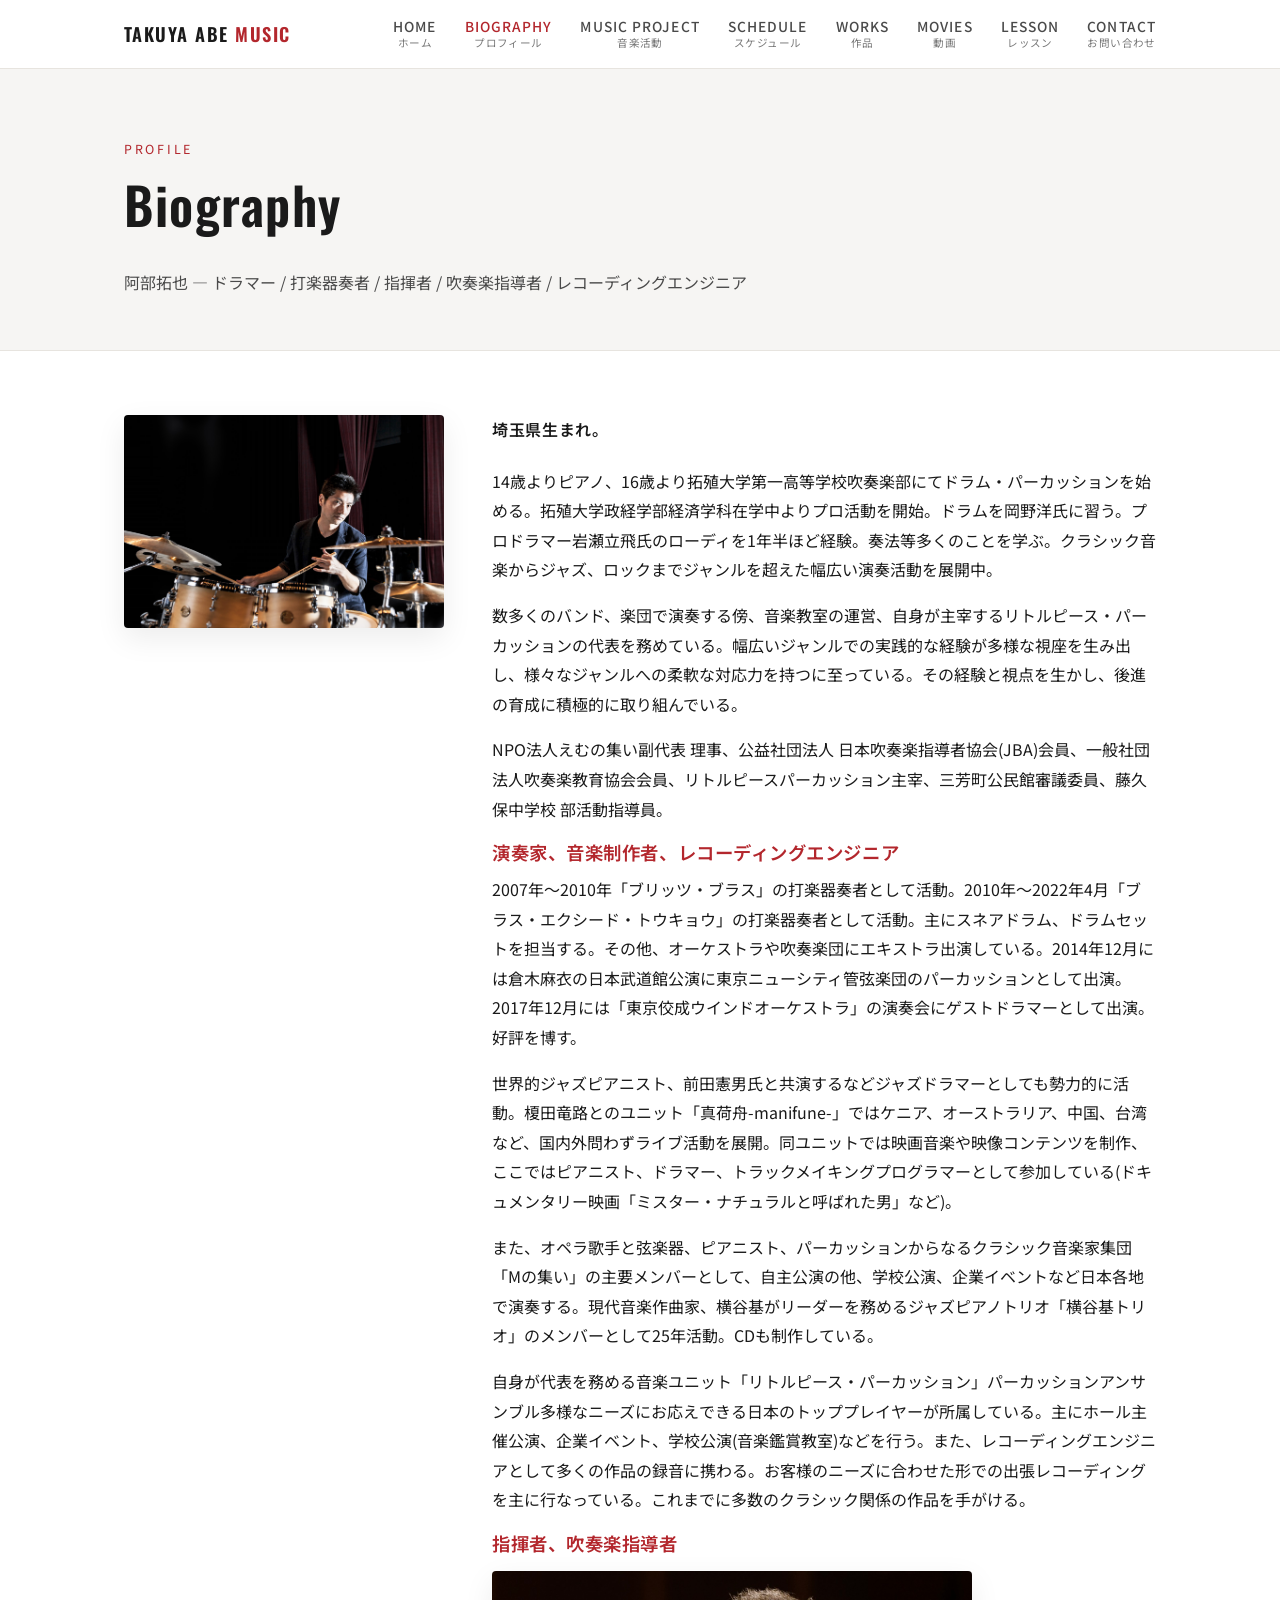
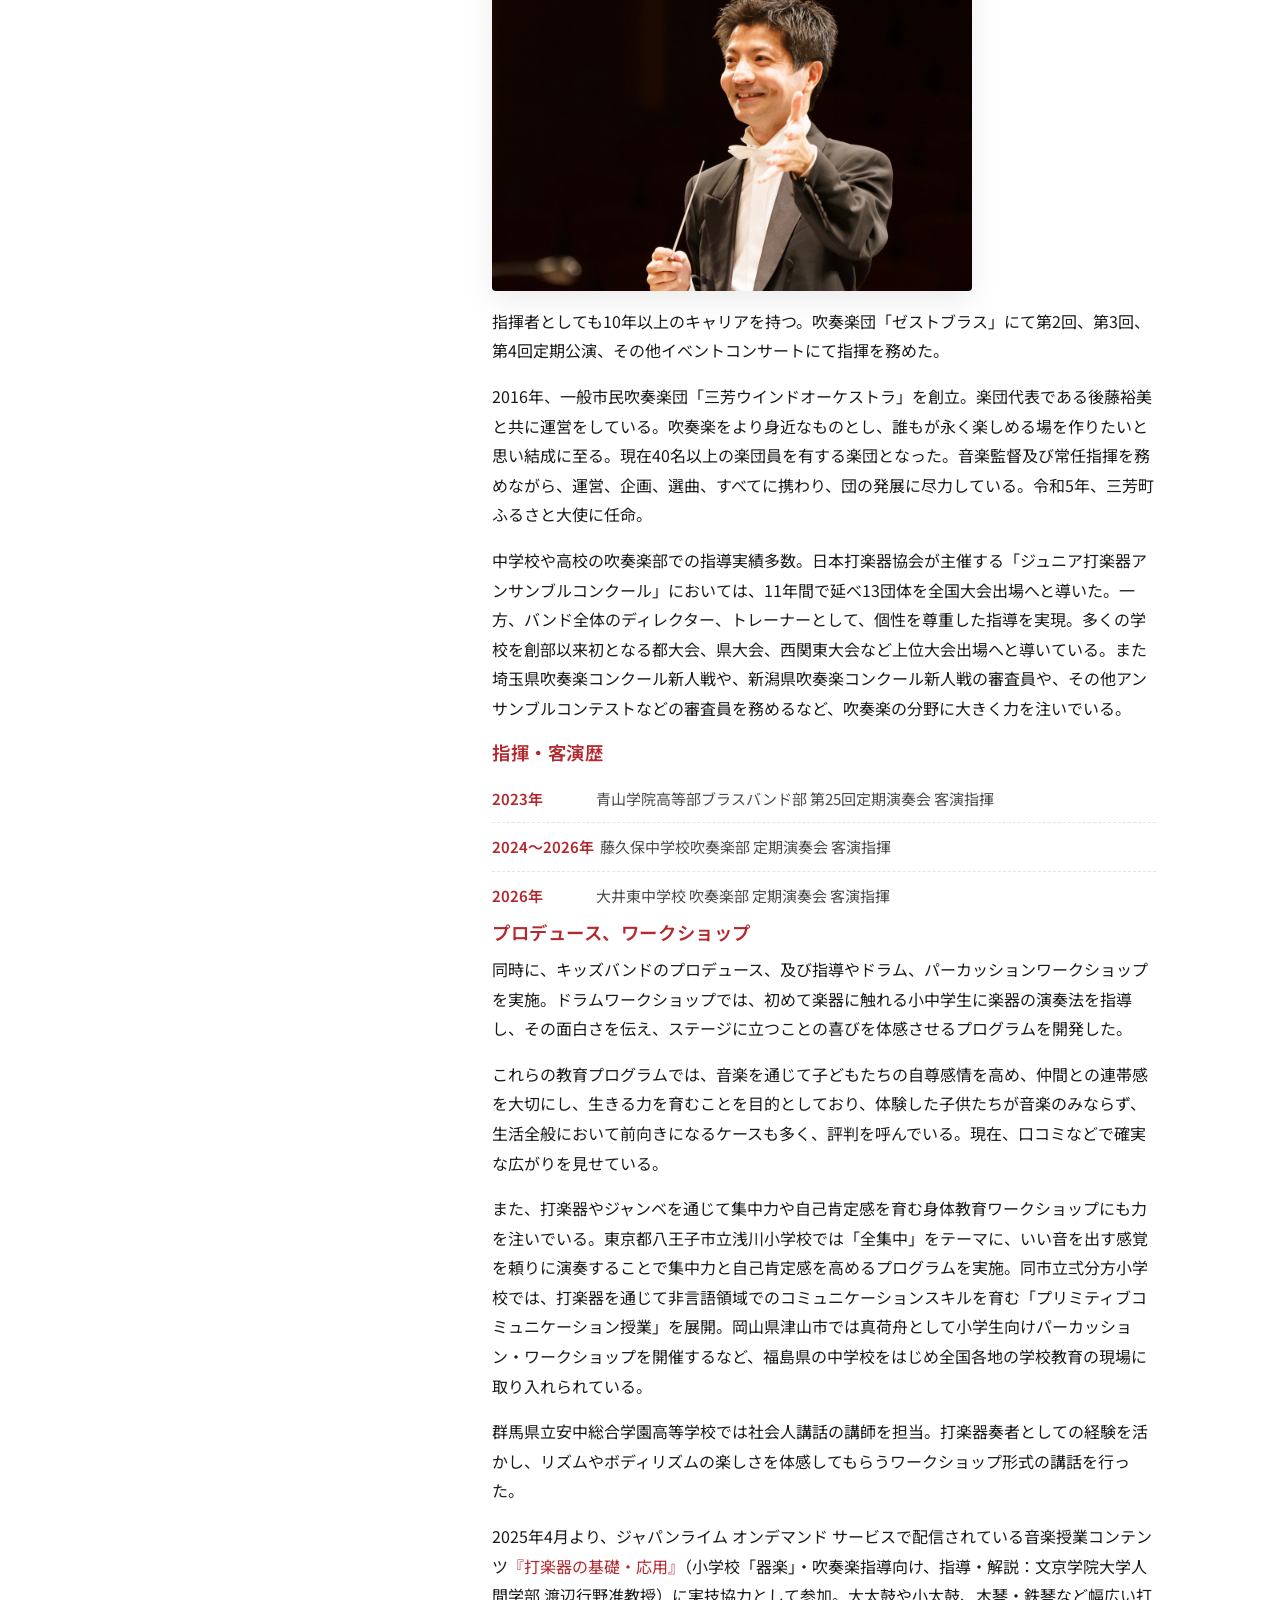
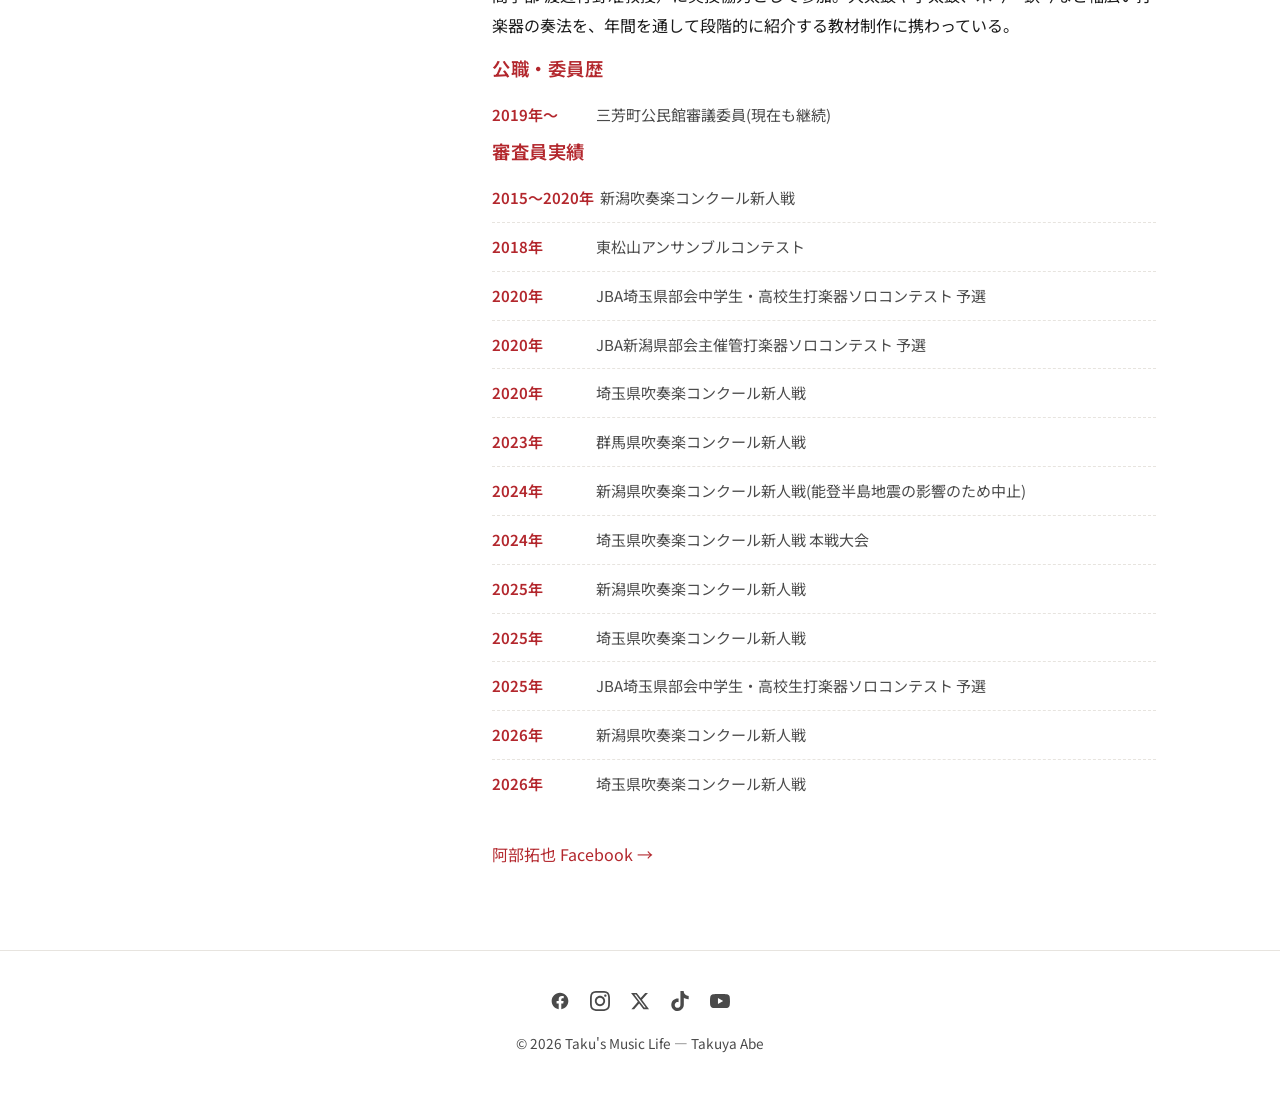
==== biography.html @ 5c99bbcf "Fix title: 部活動指導員 Co-Authored-By: Claude Sonnet 5.5 <noreply@anthropic.com>" ====
<!DOCTYPE html>
<html lang="ja">
<head>
<meta charset="UTF-8">
<meta name="viewport" content="width=device-width, initial-scale=1.0">
<title>Biography | Taku's Music Life</title>
<link rel="preconnect" href="https://fonts.googleapis.com">
<link rel="preconnect" href="https://fonts.gstatic.com" crossorigin>
<link href="https://fonts.googleapis.com/css2?family=Noto+Sans+JP:wght@400;500;600;700&family=Oswald:wght@500;600&display=swap" rel="stylesheet">
<link rel="stylesheet" href="styles.css">
</head>
<body>

<header class="site-header">
  <div class="container">
    <a href="index.html" class="brand">TAKUYA ABE <span>MUSIC</span></a>
    <button class="nav-toggle" aria-label="メニュー"><span></span></button>
    <nav class="main-nav">
      <ul>
        <li><a href="index.html"><span class="en">HOME</span><span class="ja">ホーム</span></a></li>
        <li><a href="biography.html" class="active"><span class="en">BIOGRAPHY</span><span class="ja">プロフィール</span></a></li>
        <li><a href="music.html"><span class="en">MUSIC PROJECT</span><span class="ja">音楽活動</span></a></li>
        <li><a href="schedule.html"><span class="en">SCHEDULE</span><span class="ja">スケジュール</span></a></li>
        <li><a href="works.html"><span class="en">WORKS</span><span class="ja">作品</span></a></li>
        <li><a href="movies.html"><span class="en">MOVIES</span><span class="ja">動画</span></a></li>
        <li><a href="lesson.html"><span class="en">LESSON</span><span class="ja">レッスン</span></a></li>
        <li><a href="contact.html"><span class="en">CONTACT</span><span class="ja">お問い合わせ</span></a></li>
      </ul>
    </nav>
  </div>
</header>

<div class="page-hero">
  <div class="container">
    <span class="eyebrow">Profile</span>
    <h1>Biography</h1>
    <p class="lead">阿部拓也 — ドラマー / 打楽器奏者 / 指揮者 / 吹奏楽指導者 / レコーディングエンジニア</p>
  </div>
</div>

<section>
  <div class="container bio-layout">
    <img src="images/biography.jpg" alt="阿部拓也">
    <div>
      <p class="bio-titles">埼玉県生まれ。</p>
      <p>14歳よりピアノ、16歳より拓殖大学第一高等学校吹奏楽部にてドラム・パーカッションを始める。拓殖大学政経学部経済学科在学中よりプロ活動を開始。ドラムを岡野洋氏に習う。プロドラマー岩瀬立飛氏のローディを1年半ほど経験。奏法等多くのことを学ぶ。クラシック音楽からジャズ、ロックまでジャンルを超えた幅広い演奏活動を展開中。</p>
      <p>数多くのバンド、楽団で演奏する傍、音楽教室の運営、自身が主宰するリトルピース・パーカッションの代表を務めている。幅広いジャンルでの実践的な経験が多様な視座を生み出し、様々なジャンルへの柔軟な対応力を持つに至っている。その経験と視点を生かし、後進の育成に積極的に取り組んでいる。</p>
      <p>NPO法人えむの集い副代表 理事、公益社団法人 日本吹奏楽指導者協会(JBA)会員、一般社団法人吹奏楽教育協会会員、リトルピースパーカッション主宰、三芳町公民館審議委員、藤久保中学校 部活動指導員。</p>

      <div class="bio-block">
        <h3>演奏家、音楽制作者、レコーディングエンジニア</h3>
        <p>2007年〜2010年「ブリッツ・ブラス」の打楽器奏者として活動。2010年〜2022年4月「ブラス・エクシード・トウキョウ」の打楽器奏者として活動。主にスネアドラム、ドラムセットを担当する。その他、オーケストラや吹奏楽団にエキストラ出演している。2014年12月には倉木麻衣の日本武道館公演に東京ニューシティ管弦楽団のパーカッションとして出演。2017年12月には「東京佼成ウインドオーケストラ」の演奏会にゲストドラマーとして出演。好評を博す。</p>
        <p>世界的ジャズピアニスト、前田憲男氏と共演するなどジャズドラマーとしても勢力的に活動。榎田竜路とのユニット「真荷舟-manifune-」ではケニア、オーストラリア、中国、台湾など、国内外問わずライブ活動を展開。同ユニットでは映画音楽や映像コンテンツを制作、ここではピアニスト、ドラマー、トラックメイキングプログラマーとして参加している(ドキュメンタリー映画「ミスター・ナチュラルと呼ばれた男」など)。</p>
        <p>また、オペラ歌手と弦楽器、ピアニスト、パーカッションからなるクラシック音楽家集団「Mの集い」の主要メンバーとして、自主公演の他、学校公演、企業イベントなど日本各地で演奏する。現代音楽作曲家、横谷基がリーダーを務めるジャズピアノトリオ「横谷基トリオ」のメンバーとして25年活動。CDも制作している。</p>
        <p>自身が代表を務める音楽ユニット「リトルピース・パーカッション」パーカッションアンサンブル多様なニーズにお応えできる日本のトッププレイヤーが所属している。主にホール主催公演、企業イベント、学校公演(音楽鑑賞教室)などを行う。また、レコーディングエンジニアとして多くの作品の録音に携わる。お客様のニーズに合わせた形での出張レコーディングを主に行なっている。これまでに多数のクラシック関係の作品を手がける。</p>
      </div>

      <div class="bio-block">
        <h3>指揮者、吹奏楽指導者</h3>
        <img class="project-photo" src="images/biography-conducting.jpg" alt="指揮をする阿部拓也">
        <p>指揮者としても10年以上のキャリアを持つ。吹奏楽団「ゼストブラス」にて第2回、第3回、第4回定期公演、その他イベントコンサートにて指揮を務めた。</p>
        <p>2016年、一般市民吹奏楽団「三芳ウインドオーケストラ」を創立。楽団代表である後藤裕美と共に運営をしている。吹奏楽をより身近なものとし、誰もが永く楽しめる場を作りたいと思い結成に至る。現在40名以上の楽団員を有する楽団となった。音楽監督及び常任指揮を務めながら、運営、企画、選曲、すべてに携わり、団の発展に尽力している。令和5年、三芳町ふるさと大使に任命。</p>
        <p>中学校や高校の吹奏楽部での指導実績多数。日本打楽器協会が主催する「ジュニア打楽器アンサンブルコンクール」においては、11年間で延べ13団体を全国大会出場へと導いた。一方、バンド全体のディレクター、トレーナーとして、個性を尊重した指導を実現。多くの学校を創部以来初となる都大会、県大会、西関東大会など上位大会出場へと導いている。また埼玉県吹奏楽コンクール新人戦や、新潟県吹奏楽コンクール新人戦の審査員や、その他アンサンブルコンテストなどの審査員を務めるなど、吹奏楽の分野に大きく力を注いでいる。</p>
      </div>

      <div class="bio-block">
        <h3>指揮・客演歴</h3>
        <ul class="judge-list">
          <li><span class="yr">2023年</span>青山学院高等部ブラスバンド部 第25回定期演奏会 客演指揮</li>
          <li><span class="yr">2024〜2026年</span>藤久保中学校吹奏楽部 定期演奏会 客演指揮</li>
          <li><span class="yr">2026年</span>大井東中学校 吹奏楽部 定期演奏会 客演指揮</li>
        </ul>
      </div>

      <div class="bio-block">
        <h3>プロデュース、ワークショップ</h3>
        <p>同時に、キッズバンドのプロデュース、及び指導やドラム、パーカッションワークショップを実施。ドラムワークショップでは、初めて楽器に触れる小中学生に楽器の演奏法を指導し、その面白さを伝え、ステージに立つことの喜びを体感させるプログラムを開発した。</p>
        <p>これらの教育プログラムでは、音楽を通じて子どもたちの自尊感情を高め、仲間との連帯感を大切にし、生きる力を育むことを目的としており、体験した子供たちが音楽のみならず、生活全般において前向きになるケースも多く、評判を呼んでいる。現在、口コミなどで確実な広がりを見せている。</p>
        <p>また、打楽器やジャンベを通じて集中力や自己肯定感を育む身体教育ワークショップにも力を注いでいる。東京都八王子市立浅川小学校では「全集中」をテーマに、いい音を出す感覚を頼りに演奏することで集中力と自己肯定感を高めるプログラムを実施。同市立弍分方小学校では、打楽器を通じて非言語領域でのコミュニケーションスキルを育む「プリミティブコミュニケーション授業」を展開。岡山県津山市では真荷舟として小学生向けパーカッション・ワークショップを開催するなど、福島県の中学校をはじめ全国各地の学校教育の現場に取り入れられている。</p>
        <p>群馬県立安中総合学園高等学校では社会人講話の講師を担当。打楽器奏者としての経験を活かし、リズムやボディリズムの楽しさを体感してもらうワークショップ形式の講話を行った。</p>
        <p>2025年4月より、ジャパンライム オンデマンド サービスで配信されている音楽授業コンテンツ<a href="https://jlc-ondemand.com/video/X338" target="_blank" rel="noopener">『打楽器の基礎・応用』</a>（小学校「器楽」・吹奏楽指導向け、指導・解説：文京学院大学人間学部 渡辺行野准教授）に実技協力として参加。大太鼓や小太鼓、木琴・鉄琴など幅広い打楽器の奏法を、年間を通して段階的に紹介する教材制作に携わっている。</p>
      </div>

      <div class="bio-block">
        <h3>公職・委員歴</h3>
        <ul class="judge-list">
          <li><span class="yr">2019年〜</span>三芳町公民館審議委員(現在も継続)</li>
        </ul>
      </div>

      <div class="bio-block">
        <h3>審査員実績</h3>
        <ul class="judge-list">
          <li><span class="yr">2015〜2020年</span>新潟吹奏楽コンクール新人戦</li>
          <li><span class="yr">2018年</span>東松山アンサンブルコンテスト</li>
          <li><span class="yr">2020年</span>JBA埼玉県部会中学生・高校生打楽器ソロコンテスト 予選</li>
          <li><span class="yr">2020年</span>JBA新潟県部会主催管打楽器ソロコンテスト 予選</li>
          <li><span class="yr">2020年</span>埼玉県吹奏楽コンクール新人戦</li>
          <li><span class="yr">2023年</span>群馬県吹奏楽コンクール新人戦</li>
          <li><span class="yr">2024年</span>新潟県吹奏楽コンクール新人戦(能登半島地震の影響のため中止)</li>
          <li><span class="yr">2024年</span>埼玉県吹奏楽コンクール新人戦 本戦大会</li>
          <li><span class="yr">2025年</span>新潟県吹奏楽コンクール新人戦</li>
          <li><span class="yr">2025年</span>埼玉県吹奏楽コンクール新人戦</li>
          <li><span class="yr">2025年</span>JBA埼玉県部会中学生・高校生打楽器ソロコンテスト 予選</li>
          <li><span class="yr">2026年</span>新潟県吹奏楽コンクール新人戦</li>
          <li><span class="yr">2026年</span>埼玉県吹奏楽コンクール新人戦</li>
        </ul>
      </div>

      <p style="margin-top:32px;"><a href="https://www.facebook.com/takudrum" target="_blank" rel="noopener">阿部拓也 Facebook →</a></p>
    </div>
  </div>
</section>

<footer class="site-footer">
  <div class="container">
    <div class="social-links">
      <a href="https://www.facebook.com/takudrum" target="_blank" rel="noopener" aria-label="Facebook"><svg viewBox="0 0 24 24"><path d="M22 12c0-5.523-4.477-10-10-10S2 6.477 2 12c0 4.991 3.657 9.128 8.438 9.878v-6.987h-2.54V12h2.54V9.797c0-2.506 1.492-3.89 3.777-3.89 1.094 0 2.238.195 2.238.195v2.46h-1.26c-1.243 0-1.63.771-1.63 1.562V12h2.773l-.443 2.89h-2.33v6.988C18.343 21.128 22 16.991 22 12z"/></svg></a>
      <a href="https://www.instagram.com/takuya_drum/" target="_blank" rel="noopener" aria-label="Instagram"><svg viewBox="0 0 24 24"><path d="M12 2.163c3.204 0 3.584.012 4.85.07 3.252.148 4.771 1.691 4.919 4.919.058 1.265.069 1.645.069 4.849 0 3.205-.012 3.584-.069 4.849-.149 3.225-1.664 4.771-4.919 4.919-1.266.058-1.644.07-4.85.07-3.204 0-3.584-.012-4.849-.07-3.26-.149-4.771-1.699-4.919-4.92-.058-1.265-.07-1.644-.07-4.849 0-3.204.013-3.583.07-4.849.149-3.227 1.664-4.771 4.919-4.919 1.266-.057 1.645-.069 4.849-.069zm0-2.163c-3.259 0-3.667.014-4.947.072-4.358.2-6.78 2.618-6.98 6.98-.059 1.281-.073 1.689-.073 4.948 0 3.259.014 3.668.072 4.948.2 4.358 2.618 6.78 6.98 6.98 1.281.058 1.689.072 4.948.072 3.259 0 3.668-.014 4.948-.072 4.354-.2 6.782-2.618 6.979-6.98.059-1.28.073-1.689.073-4.948 0-3.259-.014-3.667-.072-4.947-.196-4.354-2.617-6.78-6.979-6.98-1.281-.059-1.69-.073-4.949-.073zm0 5.838c-3.403 0-6.162 2.759-6.162 6.162s2.759 6.163 6.162 6.163 6.162-2.759 6.162-6.163c0-3.403-2.759-6.162-6.162-6.162zm0 10.162c-2.209 0-4-1.79-4-4 0-2.209 1.791-4 4-4s4 1.791 4 4c0 2.21-1.791 4-4 4zm6.406-11.845c-.796 0-1.441.645-1.441 1.44s.645 1.44 1.441 1.44c.795 0 1.439-.645 1.439-1.44s-.644-1.44-1.439-1.44z"/></svg></a>
      <a href="https://x.com/takuabe" target="_blank" rel="noopener" aria-label="X"><svg viewBox="0 0 24 24"><path d="M18.244 2.25h3.308l-7.227 8.26 8.502 11.24H16.17l-5.214-6.817L4.99 21.75H1.68l7.73-8.835L1.254 2.25H8.08l4.713 6.231zm-1.161 17.52h1.833L7.084 4.126H5.117z"/></svg></a>
      <a href="https://www.tiktok.com/@groovetakuya" target="_blank" rel="noopener" aria-label="TikTok"><svg viewBox="0 0 24 24"><path d="M12.53.02C13.84 0 15.14.01 16.44 0c.08 1.53.63 3.09 1.75 4.17 1.12 1.11 2.7 1.62 4.24 1.79v4.03c-1.44-.05-2.89-.35-4.2-.97-.57-.26-1.1-.59-1.62-.93-.01 2.92.01 5.84-.02 8.75-.08 1.4-.54 2.79-1.35 3.94-1.31 1.92-3.58 3.17-5.91 3.21-1.43.08-2.86-.31-4.08-1.03-2.02-1.19-3.44-3.37-3.65-5.71-.02-.5-.03-1-.01-1.49.18-1.9 1.12-3.72 2.58-4.96 1.66-1.44 3.98-2.13 6.15-1.72.02 1.48-.04 2.96-.04 4.44-.99-.32-2.15-.23-3.02.37-.63.41-1.11 1.04-1.36 1.75-.21.51-.15 1.07-.14 1.61.24 1.64 1.82 3.02 3.5 2.87 1.12-.01 2.19-.66 2.77-1.61.19-.33.4-.67.41-1.06.1-1.79.06-3.57.07-5.36.01-4.03-.01-8.05.02-12.07z"/></svg></a>
      <a href="https://www.youtube.com/channel/UCaAoge0_k50thU6CdG_tezA" target="_blank" rel="noopener" aria-label="YouTube"><svg viewBox="0 0 24 24"><path d="M23.498 6.186a3.016 3.016 0 0 0-2.122-2.136C19.505 3.545 12 3.545 12 3.545s-7.505 0-9.377.505A3.017 3.017 0 0 0 .502 6.186C0 8.07 0 12 0 12s0 3.93.502 5.814a3.016 3.016 0 0 0 2.122 2.136c1.871.505 9.376.505 9.376.505s7.505 0 9.377-.505a3.015 3.015 0 0 0 2.122-2.136C24 15.93 24 12 24 12s0-3.93-.502-5.814zM9.545 15.568V8.432L15.818 12l-6.273 3.568z"/></svg></a>
    </div>
    <p>&copy; 2026 Taku's Music Life — Takuya Abe</p>
  </div>
</footer>

<script src="script.js"></script>
</body>
</html>
---- styles.css ----
/* ===== Taku's Music Life — shared styles ===== */

:root {
  --accent: #b3272d;
  --accent-dark: #8a1f24;
  --ink: #1a1a1a;
  --ink-soft: #4a4a4a;
  --paper: #ffffff;
  --paper-soft: #f6f5f3;
  --line: #e7e4df;
  --max-width: 1080px;
  --radius: 4px;
  --shadow: 0 10px 30px rgba(0, 0, 0, 0.08);
}

* {
  box-sizing: border-box;
}

html {
  scroll-behavior: smooth;
}

body {
  margin: 0;
  background: var(--paper);
  color: var(--ink);
  font-family: "Noto Sans JP", "Hiragino Sans", "Yu Gothic", sans-serif;
  line-height: 1.85;
  -webkit-font-smoothing: antialiased;
}

img {
  max-width: 100%;
  display: block;
}

a {
  color: var(--accent);
  text-decoration: none;
}

a:hover {
  text-decoration: underline;
}

h1, h2, h3 {
  font-family: "Oswald", "Noto Sans JP", sans-serif;
  font-weight: 600;
  letter-spacing: 0.03em;
  line-height: 1.3;
  margin: 0 0 0.6em;
}

h1 { font-size: clamp(2rem, 5vw, 3.2rem); }
h2 { font-size: clamp(1.5rem, 3.4vw, 2.1rem); }
h3 { font-size: 1.15rem; }

p { margin: 0 0 1em; }

.container {
  max-width: var(--max-width);
  margin: 0 auto;
  padding: 0 24px;
}

/* ---------- Header / Nav ---------- */

.site-header {
  position: sticky;
  top: 0;
  z-index: 50;
  background: rgba(255, 255, 255, 0.94);
  backdrop-filter: blur(6px);
  border-bottom: 1px solid var(--line);
}

.site-header .container {
  display: flex;
  align-items: center;
  justify-content: space-between;
  min-height: 68px;
  padding-top: 10px;
  padding-bottom: 10px;
}

.brand {
  font-family: "Oswald", sans-serif;
  font-size: 1.15rem;
  letter-spacing: 0.08em;
  color: var(--ink);
  font-weight: 600;
}

.brand span {
  color: var(--accent);
}

.nav-toggle {
  display: none;
  background: none;
  border: none;
  cursor: pointer;
  padding: 8px;
}

.nav-toggle span,
.nav-toggle::before,
.nav-toggle::after {
  content: "";
  display: block;
  width: 24px;
  height: 2px;
  background: var(--ink);
  margin: 5px 0;
  transition: transform 0.2s ease, opacity 0.2s ease;
}

nav.main-nav ul {
  display: flex;
  gap: 28px;
  list-style: none;
  margin: 0;
  padding: 0;
}

nav.main-nav a {
  display: flex;
  flex-direction: column;
  align-items: center;
  gap: 2px;
  color: var(--ink-soft);
  font-size: 0.86rem;
  letter-spacing: 0.08em;
  font-weight: 500;
  text-decoration: none;
  text-transform: uppercase;
  line-height: 1.2;
}

nav.main-nav a .ja {
  font-size: 0.66rem;
  letter-spacing: 0.04em;
  font-weight: 400;
  text-transform: none;
  color: var(--ink-soft);
  opacity: 0.75;
}

nav.main-nav a:hover,
nav.main-nav a.active {
  color: var(--accent);
}

@media (max-width: 760px) {
  .nav-toggle { display: block; }
  nav.main-nav {
    position: fixed;
    inset: 68px 0 auto 0;
    background: var(--paper);
    border-bottom: 1px solid var(--line);
    transform: translateY(-8px);
    opacity: 0;
    pointer-events: none;
    transition: opacity 0.2s ease, transform 0.2s ease;
  }
  nav.main-nav.open {
    opacity: 1;
    transform: translateY(0);
    pointer-events: auto;
  }
  nav.main-nav ul {
    flex-direction: column;
    gap: 0;
    padding: 8px 24px 20px;
  }
  nav.main-nav a {
    flex-direction: row;
    align-items: baseline;
    justify-content: flex-start;
    gap: 10px;
    padding: 12px 0;
    border-bottom: 1px solid var(--line);
  }
}

/* ---------- Hero ---------- */

.hero-split {
  display: flex;
  min-height: 80vh;
  background: var(--ink);
  overflow: hidden;
}

.hero-text {
  flex: 1 1 50%;
  display: flex;
  align-items: center;
  padding: 64px 6vw;
  position: relative;
}

.hero-text::before {
  content: "";
  position: absolute;
  left: 0;
  top: 0;
  bottom: 0;
  width: 6px;
  background: var(--accent);
}

.hero-text-inner {
  max-width: 440px;
}

.hero-text .eyebrow {
  display: inline-block;
  font-size: 0.78rem;
  letter-spacing: 0.22em;
  text-transform: uppercase;
  color: var(--accent);
  background: rgba(179, 39, 45, 0.12);
  padding: 6px 14px;
  border-radius: 999px;
  margin-bottom: 20px;
}

.hero-text h1 {
  color: #fff;
  margin-bottom: 16px;
}

.hero-text p.lead {
  color: #cfcfcf;
  font-size: 1.05rem;
  margin-bottom: 28px;
}

.hero-photo {
  flex: 1 1 50%;
  position: relative;
  overflow: hidden;
}

.hero-photo::after {
  content: "";
  position: absolute;
  inset: 0;
  background: linear-gradient(90deg, rgba(17,17,17,0.35) 0%, rgba(17,17,17,0) 18%);
}

.hero-photo img {
  width: 100%;
  height: 100%;
  object-fit: cover;
  object-position: top center;
  display: block;
}

@media (max-width: 860px) {
  .hero-split {
    flex-direction: column;
    min-height: auto;
  }
  .hero-photo {
    height: 52vh;
    order: -1;
  }
  .hero-text {
    padding: 40px 24px;
  }
  .hero-text::before {
    width: 100%;
    height: 6px;
    bottom: auto;
  }
}

.page-hero {
  padding: 64px 0 36px;
  border-bottom: 1px solid var(--line);
  background: var(--paper-soft);
}

.page-hero .eyebrow {
  display: inline-block;
  font-size: 0.78rem;
  letter-spacing: 0.22em;
  text-transform: uppercase;
  color: var(--accent);
  margin-bottom: 10px;
}

.page-hero p.lead {
  color: var(--ink-soft);
  max-width: 46em;
}

/* ---------- Sections ---------- */

section {
  padding: 64px 0;
}

section.alt {
  background: var(--paper-soft);
}

section + section {
  border-top: 1px solid var(--line);
}

.section-title {
  display: flex;
  align-items: baseline;
  gap: 16px;
  margin-bottom: 36px;
}

.section-title h2 { margin: 0; }

.section-title .num {
  font-family: "Oswald", sans-serif;
  color: var(--accent);
  font-size: 0.9rem;
  letter-spacing: 0.1em;
}

/* ---------- Cards / grids ---------- */

.grid {
  display: grid;
  gap: 28px;
}

.grid-2 { grid-template-columns: repeat(2, 1fr); }
.grid-3 { grid-template-columns: repeat(3, 1fr); }
.grid-4 { grid-template-columns: repeat(4, 1fr); }

@media (max-width: 760px) {
  .grid-2, .grid-3, .grid-4 { grid-template-columns: 1fr; }
}

.card {
  background: var(--paper);
  border: 1px solid var(--line);
  border-radius: var(--radius);
  overflow: hidden;
}

.card img { width: 100%; height: auto; }

.card .card-body { padding: 18px 20px; }

.card .card-body h3 { margin-bottom: 6px; }

.card .card-body .meta {
  font-size: 0.85rem;
  color: var(--accent);
  font-weight: 600;
  margin-bottom: 4px;
}

/* ---------- Buttons ---------- */

.btn {
  display: inline-block;
  padding: 12px 28px;
  border: 1px solid var(--accent);
  color: var(--accent);
  border-radius: 999px;
  font-size: 0.85rem;
  letter-spacing: 0.08em;
  text-transform: uppercase;
  text-decoration: none;
  transition: background 0.15s ease, color 0.15s ease;
}

.btn:hover {
  background: var(--accent);
  color: #fff;
  text-decoration: none;
}

.btn.solid {
  background: var(--accent);
  color: #fff;
}

.btn.solid:hover {
  background: var(--accent-dark);
  border-color: var(--accent-dark);
}

/* ---------- Schedule list ---------- */

.event {
  display: grid;
  grid-template-columns: 200px 1fr;
  gap: 28px;
  padding: 28px 0;
  border-bottom: 1px solid var(--line);
}

.event:first-child { padding-top: 0; }

.event .date {
  font-family: "Oswald", sans-serif;
  color: var(--accent);
  font-size: 2.6rem;
  font-weight: 600;
  line-height: 1.1;
  letter-spacing: 0.02em;
}

.event .date .weekday {
  display: block;
  margin-top: 8px;
  font-size: 0.9rem;
  font-weight: 500;
  color: var(--ink);
  letter-spacing: 0.06em;
  font-family: "Noto Sans JP", sans-serif;
}

.event h3 { margin-bottom: 8px; }

.event .details {
  color: var(--ink-soft);
  font-size: 0.94rem;
}

.event .details div { margin-bottom: 3px; }

.event .flyer {
  margin-top: 14px;
  max-width: 260px;
  border-radius: var(--radius);
  border: 1px solid var(--line);
}

@media (max-width: 620px) {
  .event {
    grid-template-columns: 1fr;
    gap: 8px;
  }
}

/* ---------- Archive list (dense) ---------- */

.archive-year {
  margin-top: 56px;
  display: grid;
  grid-template-columns: repeat(auto-fill, minmax(210px, 1fr));
  gap: 14px;
  align-items: stretch;
}

.archive-year:first-child { margin-top: 0; }

.archive-year h2 {
  grid-column: 1 / -1;
  justify-self: start;
  color: var(--accent);
  border-bottom: 2px solid var(--accent);
  padding-bottom: 4px;
  margin-bottom: 4px;
}

.archive-item {
  display: flex;
  flex-direction: column;
  background: var(--paper);
  border: 1px solid var(--line);
  border-radius: 8px;
  padding: 14px 14px 16px;
  font-size: 0.8rem;
  line-height: 1.6;
  color: var(--ink-soft);
  overflow: hidden;
}

.archive-item .d {
  display: block;
  color: var(--accent);
  font-weight: 700;
  font-size: 0.88rem;
  margin: 0 0 6px;
}

/* ---------- Bio ---------- */

.bio-layout {
  display: grid;
  grid-template-columns: 320px 1fr;
  gap: 48px;
  align-items: start;
}

.bio-layout img {
  border-radius: var(--radius);
  box-shadow: var(--shadow);
}

.bio-titles {
  color: var(--ink);
  font-weight: 600;
  letter-spacing: 0.04em;
  margin-bottom: 22px;
}

@media (max-width: 820px) {
  .bio-layout { grid-template-columns: 1fr; }
}

.bio-block h3 {
  color: var(--accent);
  margin-top: 40px;
}

.bio-block h3:first-child { margin-top: 0; }

.judge-list {
  list-style: none;
  margin: 0;
  padding: 0;
}

.judge-list li {
  padding: 10px 0;
  border-bottom: 1px dashed var(--line);
  font-size: 0.94rem;
  color: var(--ink-soft);
}

.judge-list li:last-child {
  border-bottom: none;
}

.judge-list .yr {
  display: inline-block;
  min-width: 6.5em;
  color: var(--accent);
  font-weight: 600;
  margin-right: 6px;
}

/* ---------- Gallery ---------- */

.gallery-grid {
  display: grid;
  grid-template-columns: repeat(3, 1fr);
  gap: 14px;
}

.gallery-grid img {
  width: 100%;
  height: 260px;
  object-fit: cover;
  border-radius: var(--radius);
}

@media (max-width: 760px) {
  .gallery-grid { grid-template-columns: repeat(2, 1fr); }
  .gallery-grid img { height: 180px; }
}

/* ---------- Movies ---------- */

.video-frame {
  position: relative;
  padding-top: 56.25%;
  border-radius: var(--radius);
  overflow: hidden;
  background: #000;
}

.video-frame iframe {
  position: absolute;
  inset: 0;
  width: 100%;
  height: 100%;
  border: 0;
}

/* ---------- Contact ---------- */

.contact-embed {
  border: 1px solid var(--line);
  border-radius: var(--radius);
  overflow: hidden;
  max-width: 640px;
}

.contact-embed iframe {
  width: 100%;
  height: 900px;
  border: 0;
  display: block;
}

.contact-email {
  margin-top: 32px;
  font-size: 1.1rem;
}

/* ---------- Footer ---------- */

footer.site-footer {
  padding: 40px 0;
  text-align: center;
  color: var(--ink-soft);
  font-size: 0.85rem;
  border-top: 1px solid var(--line);
}

footer.site-footer a { color: var(--ink-soft); }

.social-links {
  display: flex;
  justify-content: center;
  gap: 20px;
  margin-bottom: 20px;
}

.social-links a {
  display: flex;
  align-items: center;
  justify-content: center;
  color: var(--ink-soft);
  transition: color 0.15s ease;
}

.social-links a:hover {
  color: var(--accent);
  text-decoration: none;
}

.social-links svg {
  width: 20px;
  height: 20px;
  fill: currentColor;
}

.archive-item .archive-flyer {
  order: -1;
  display: block;
  width: calc(100% + 28px);
  max-width: none;
  margin: -14px -14px 12px;
  border: 0;
  border-bottom: 1px solid var(--line);
  border-radius: 0;
}

.bio-block .project-photo {
  display: block;
  width: 100%;
  max-width: 480px;
  margin: 16px 0;
  border-radius: var(--radius);
  box-shadow: var(--shadow);
}

/* ---------- Pricing card ---------- */

.pricing-cards {
  display: grid;
  grid-template-columns: repeat(2, 1fr);
  gap: 28px;
  max-width: 800px;
  margin-top: 32px;
}

@media (max-width: 620px) {
  .pricing-cards { grid-template-columns: 1fr; }
}

.pricing-card {
  padding: 32px 28px;
  background: var(--paper);
  border: 1px solid var(--line);
  border-radius: var(--radius);
  box-shadow: var(--shadow);
}

.pricing-name {
  color: var(--accent);
  margin-bottom: 4px;
}

.pricing-desc {
  color: var(--ink-soft);
  font-size: 0.88rem;
  margin-bottom: 20px;
}

.pricing-amount {
  font-family: "Oswald", sans-serif;
  font-size: 2.6rem;
  font-weight: 600;
  color: var(--ink);
  margin-bottom: 24px;
}

.pricing-amount .yen {
  font-size: 1.3rem;
  font-weight: 500;
  margin-right: 4px;
  color: var(--ink-soft);
}

.pricing-list {
  list-style: none;
  margin: 0 0 28px;
  padding: 0;
}

.pricing-list li {
  padding: 12px 0;
  border-bottom: 1px solid var(--line);
  font-size: 0.94rem;
  color: var(--ink-soft);
}

.pricing-list li:last-child {
  border-bottom: none;
}

.pricing-cta {
  display: block;
  width: 100%;
  text-align: center;
  box-sizing: border-box;
}

.photo-gallery {
  display: grid;
  grid-template-columns: repeat(auto-fill, minmax(280px, 1fr));
  gap: 10px;
}

.photo-gallery img {
  width: 100%;
  aspect-ratio: 3 / 2;
  object-fit: cover;
  border-radius: 4px;
  display: block;
}

.archive-credit {
  margin: 6px 0 0;
  font-size: 0.72rem;
  color: var(--ink-soft);
  text-align: right;
}

.archive-more {
  display: inline-block;
  margin-top: 10px;
  font-size: 0.8rem;
}
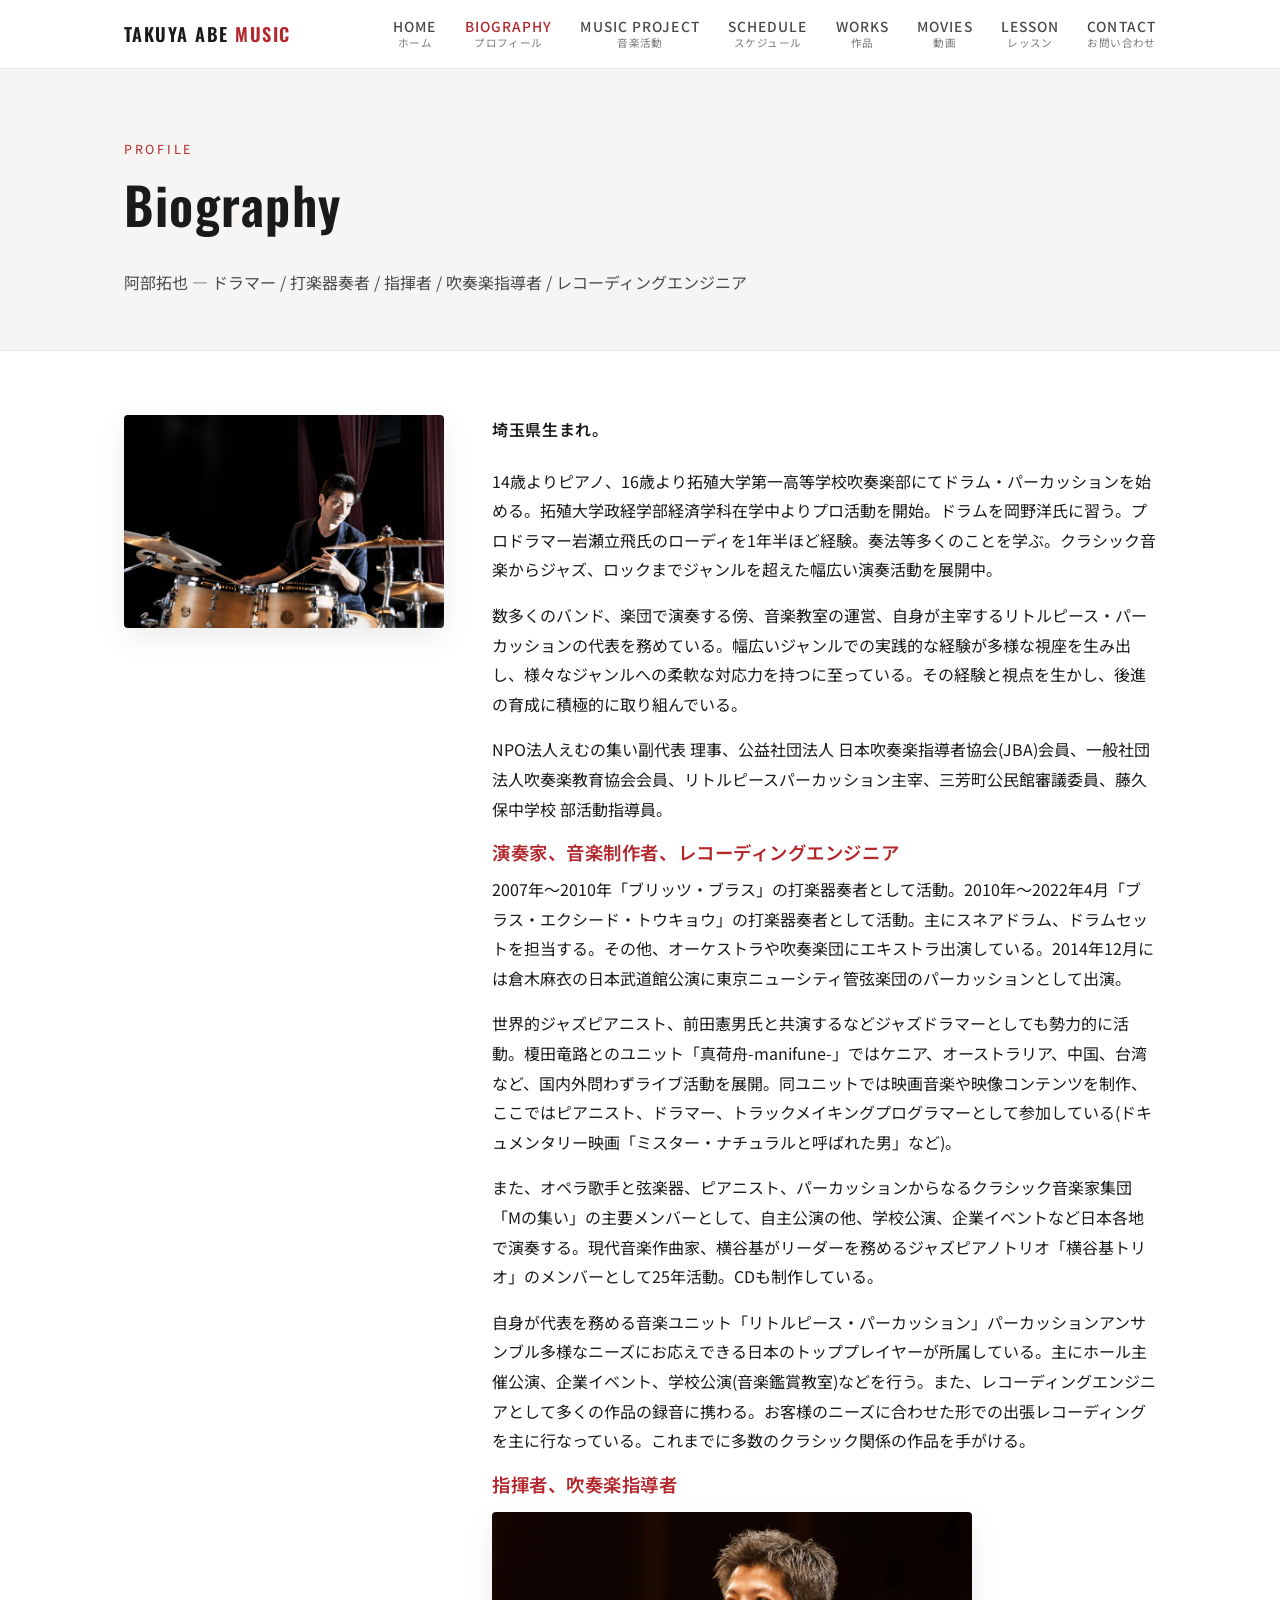
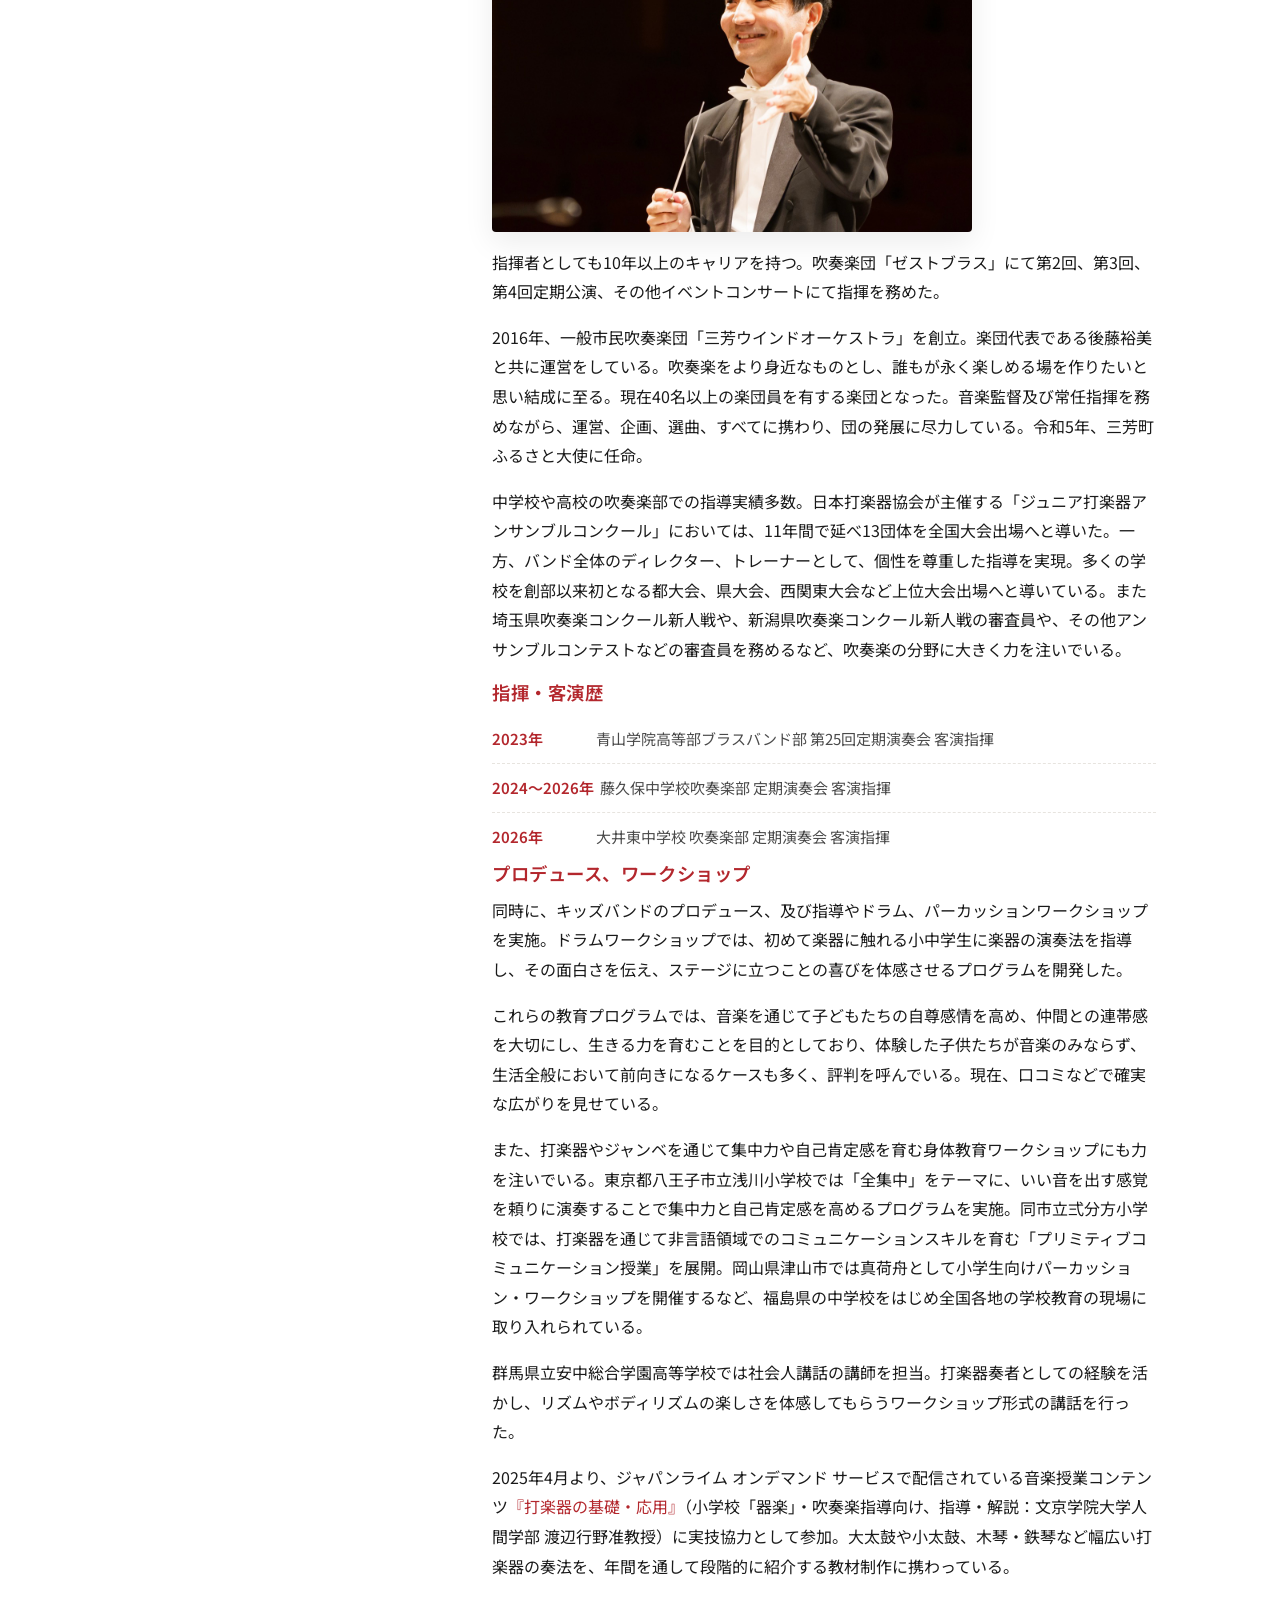
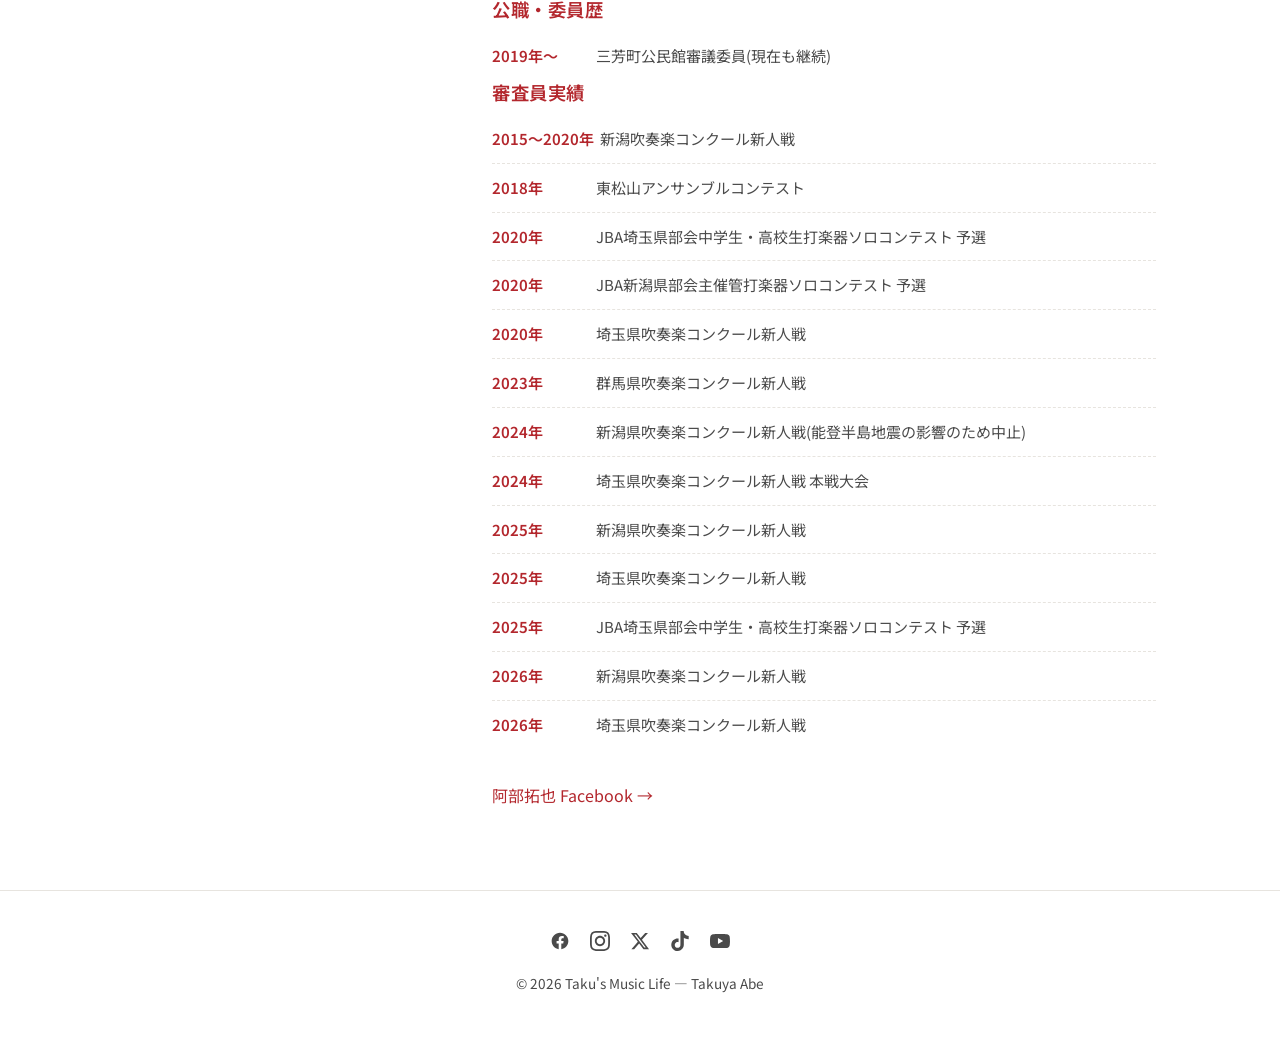
==== commit 8507a12c: "Remove Tokyo Kosei Wind Orchestra guest drummer sentence from biography Co-Authored-By: Claude Sonne" ====
--- a/biography.html
+++ b/biography.html
@@ -49,7 +49,7 @@
 
       <div class="bio-block">
         <h3>演奏家、音楽制作者、レコーディングエンジニア</h3>
-        <p>2007年〜2010年「ブリッツ・ブラス」の打楽器奏者として活動。2010年〜2022年4月「ブラス・エクシード・トウキョウ」の打楽器奏者として活動。主にスネアドラム、ドラムセットを担当する。その他、オーケストラや吹奏楽団にエキストラ出演している。2014年12月には倉木麻衣の日本武道館公演に東京ニューシティ管弦楽団のパーカッションとして出演。2017年12月には「東京佼成ウインドオーケストラ」の演奏会にゲストドラマーとして出演。好評を博す。</p>
+        <p>2007年〜2010年「ブリッツ・ブラス」の打楽器奏者として活動。2010年〜2022年4月「ブラス・エクシード・トウキョウ」の打楽器奏者として活動。主にスネアドラム、ドラムセットを担当する。その他、オーケストラや吹奏楽団にエキストラ出演している。2014年12月には倉木麻衣の日本武道館公演に東京ニューシティ管弦楽団のパーカッションとして出演。</p>
         <p>世界的ジャズピアニスト、前田憲男氏と共演するなどジャズドラマーとしても勢力的に活動。榎田竜路とのユニット「真荷舟-manifune-」ではケニア、オーストラリア、中国、台湾など、国内外問わずライブ活動を展開。同ユニットでは映画音楽や映像コンテンツを制作、ここではピアニスト、ドラマー、トラックメイキングプログラマーとして参加している(ドキュメンタリー映画「ミスター・ナチュラルと呼ばれた男」など)。</p>
         <p>また、オペラ歌手と弦楽器、ピアニスト、パーカッションからなるクラシック音楽家集団「Mの集い」の主要メンバーとして、自主公演の他、学校公演、企業イベントなど日本各地で演奏する。現代音楽作曲家、横谷基がリーダーを務めるジャズピアノトリオ「横谷基トリオ」のメンバーとして25年活動。CDも制作している。</p>
         <p>自身が代表を務める音楽ユニット「リトルピース・パーカッション」パーカッションアンサンブル多様なニーズにお応えできる日本のトッププレイヤーが所属している。主にホール主催公演、企業イベント、学校公演(音楽鑑賞教室)などを行う。また、レコーディングエンジニアとして多くの作品の録音に携わる。お客様のニーズに合わせた形での出張レコーディングを主に行なっている。これまでに多数のクラシック関係の作品を手がける。</p>
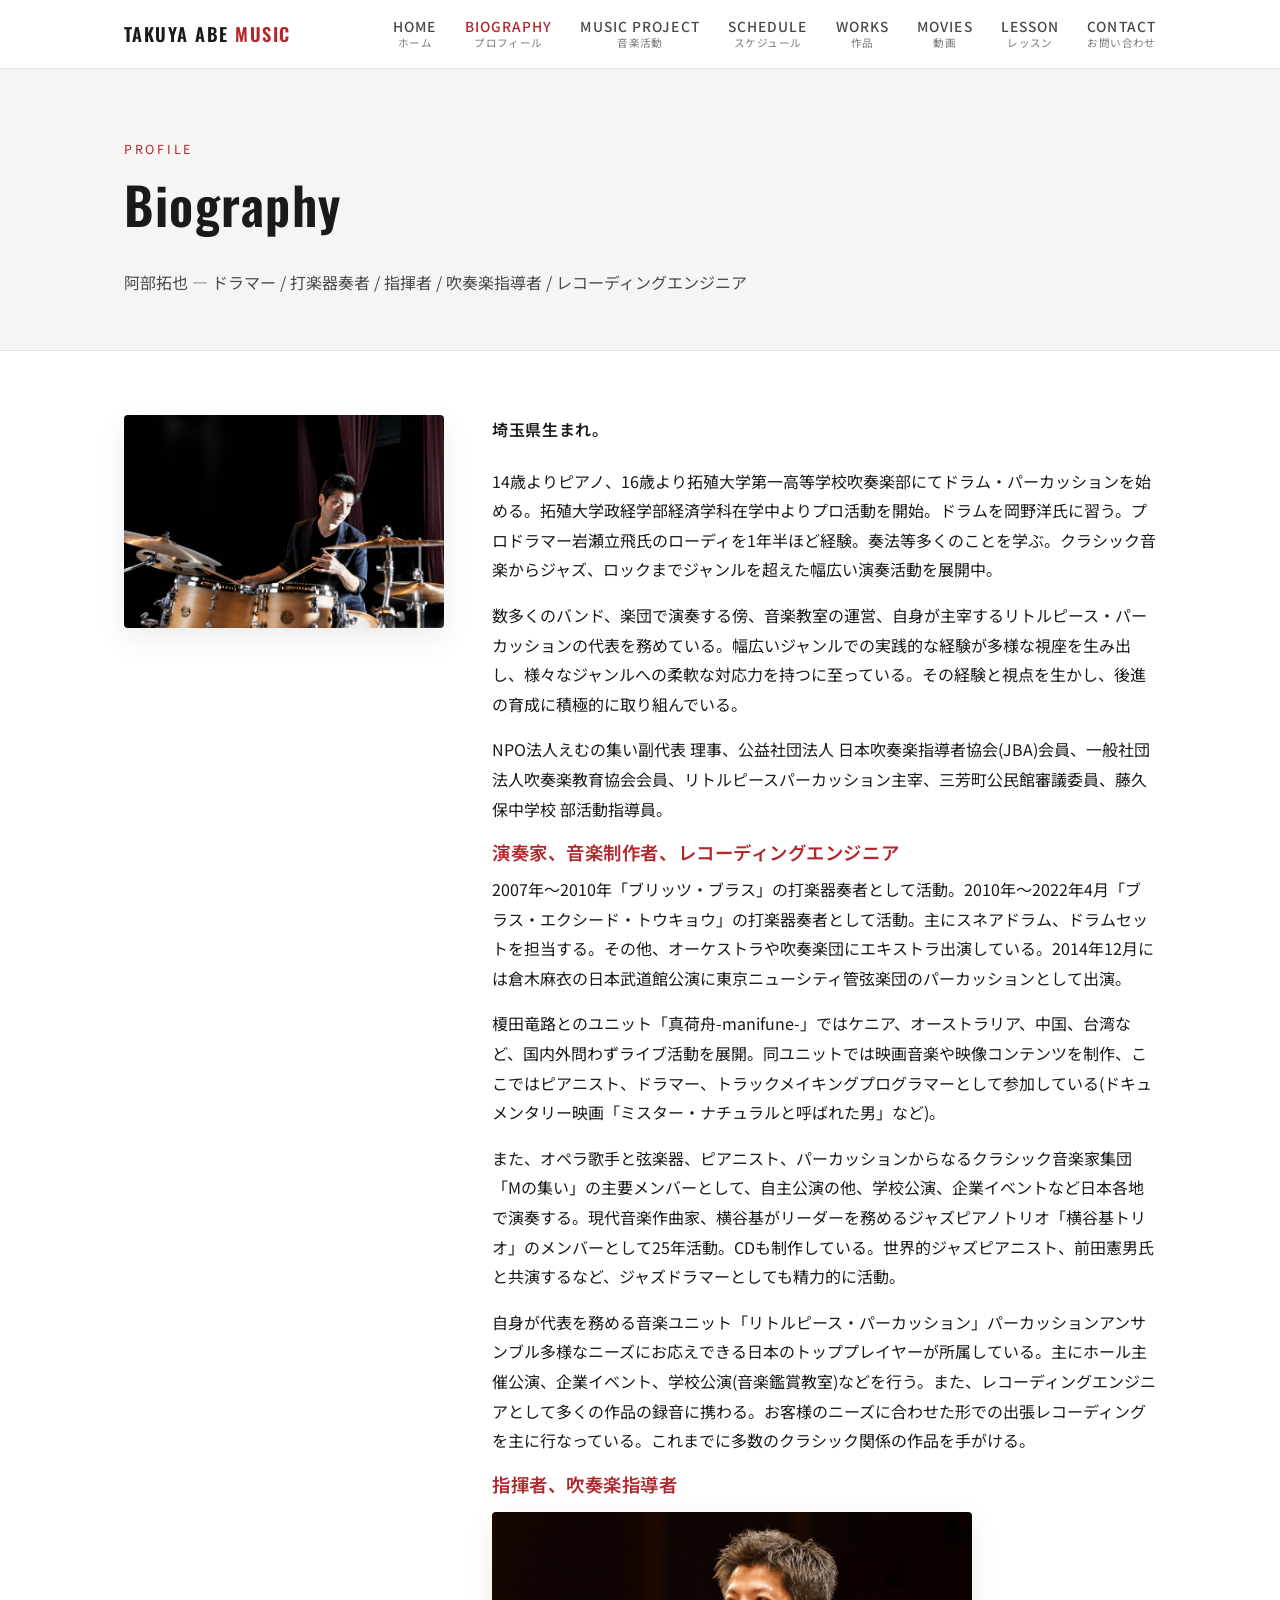
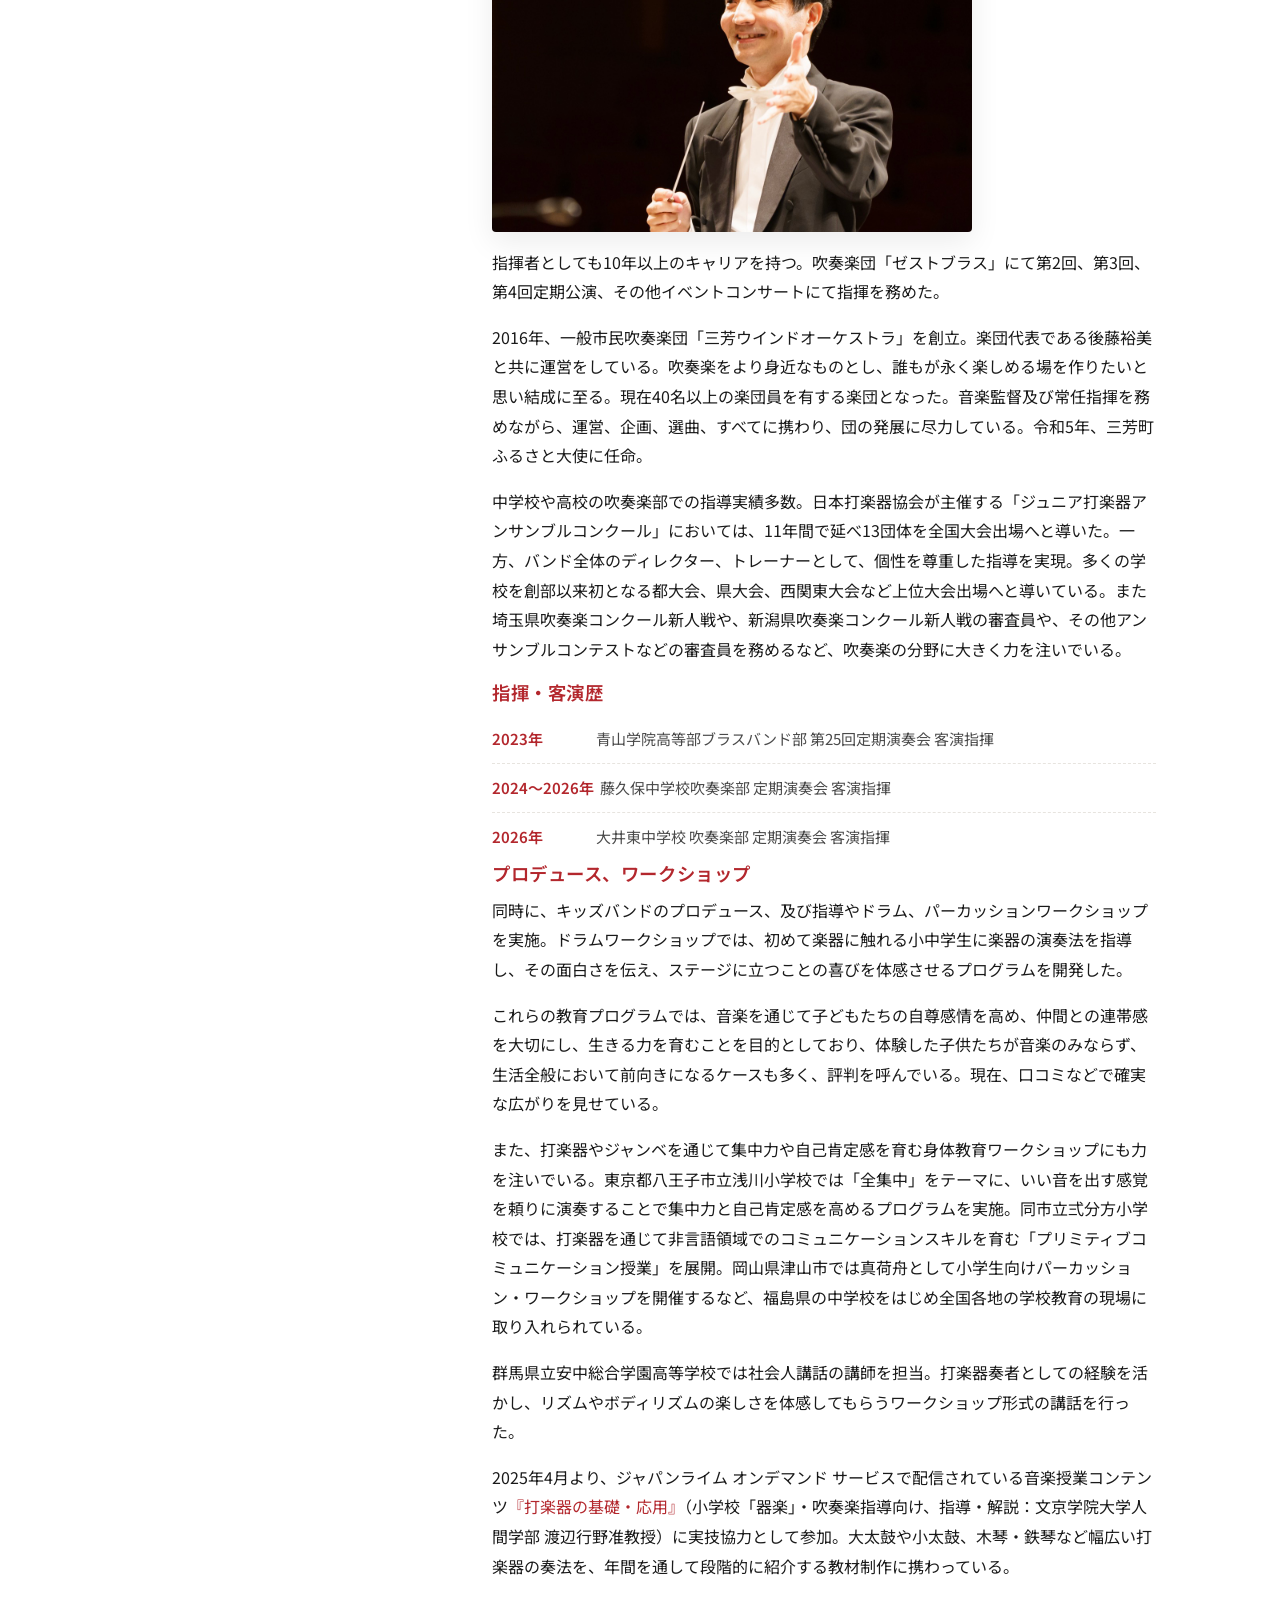
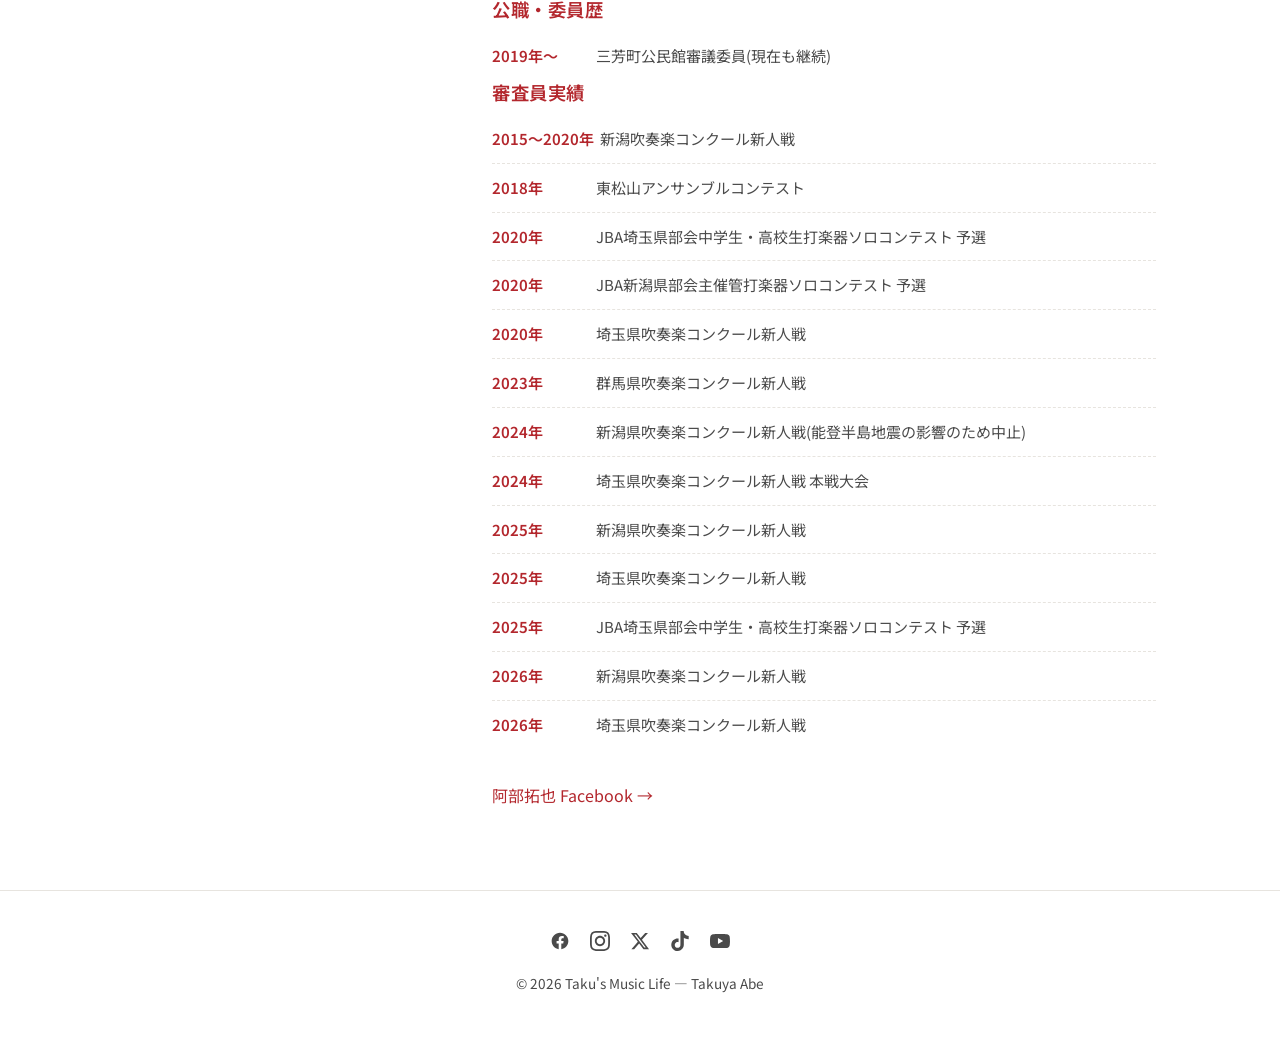
==== commit 133c1114: "Move Maeda jazz sentence later in biography (and fix 精力的) Co-Authored-By: Claude Sonnet 5.5 <noreply" ====
--- a/biography.html
+++ b/biography.html
@@ -50,8 +50,8 @@
       <div class="bio-block">
         <h3>演奏家、音楽制作者、レコーディングエンジニア</h3>
         <p>2007年〜2010年「ブリッツ・ブラス」の打楽器奏者として活動。2010年〜2022年4月「ブラス・エクシード・トウキョウ」の打楽器奏者として活動。主にスネアドラム、ドラムセットを担当する。その他、オーケストラや吹奏楽団にエキストラ出演している。2014年12月には倉木麻衣の日本武道館公演に東京ニューシティ管弦楽団のパーカッションとして出演。</p>
-        <p>世界的ジャズピアニスト、前田憲男氏と共演するなどジャズドラマーとしても勢力的に活動。榎田竜路とのユニット「真荷舟-manifune-」ではケニア、オーストラリア、中国、台湾など、国内外問わずライブ活動を展開。同ユニットでは映画音楽や映像コンテンツを制作、ここではピアニスト、ドラマー、トラックメイキングプログラマーとして参加している(ドキュメンタリー映画「ミスター・ナチュラルと呼ばれた男」など)。</p>
-        <p>また、オペラ歌手と弦楽器、ピアニスト、パーカッションからなるクラシック音楽家集団「Mの集い」の主要メンバーとして、自主公演の他、学校公演、企業イベントなど日本各地で演奏する。現代音楽作曲家、横谷基がリーダーを務めるジャズピアノトリオ「横谷基トリオ」のメンバーとして25年活動。CDも制作している。</p>
+        <p>榎田竜路とのユニット「真荷舟-manifune-」ではケニア、オーストラリア、中国、台湾など、国内外問わずライブ活動を展開。同ユニットでは映画音楽や映像コンテンツを制作、ここではピアニスト、ドラマー、トラックメイキングプログラマーとして参加している(ドキュメンタリー映画「ミスター・ナチュラルと呼ばれた男」など)。</p>
+        <p>また、オペラ歌手と弦楽器、ピアニスト、パーカッションからなるクラシック音楽家集団「Mの集い」の主要メンバーとして、自主公演の他、学校公演、企業イベントなど日本各地で演奏する。現代音楽作曲家、横谷基がリーダーを務めるジャズピアノトリオ「横谷基トリオ」のメンバーとして25年活動。CDも制作している。世界的ジャズピアニスト、前田憲男氏と共演するなど、ジャズドラマーとしても精力的に活動。</p>
         <p>自身が代表を務める音楽ユニット「リトルピース・パーカッション」パーカッションアンサンブル多様なニーズにお応えできる日本のトッププレイヤーが所属している。主にホール主催公演、企業イベント、学校公演(音楽鑑賞教室)などを行う。また、レコーディングエンジニアとして多くの作品の録音に携わる。お客様のニーズに合わせた形での出張レコーディングを主に行なっている。これまでに多数のクラシック関係の作品を手がける。</p>
       </div>
 
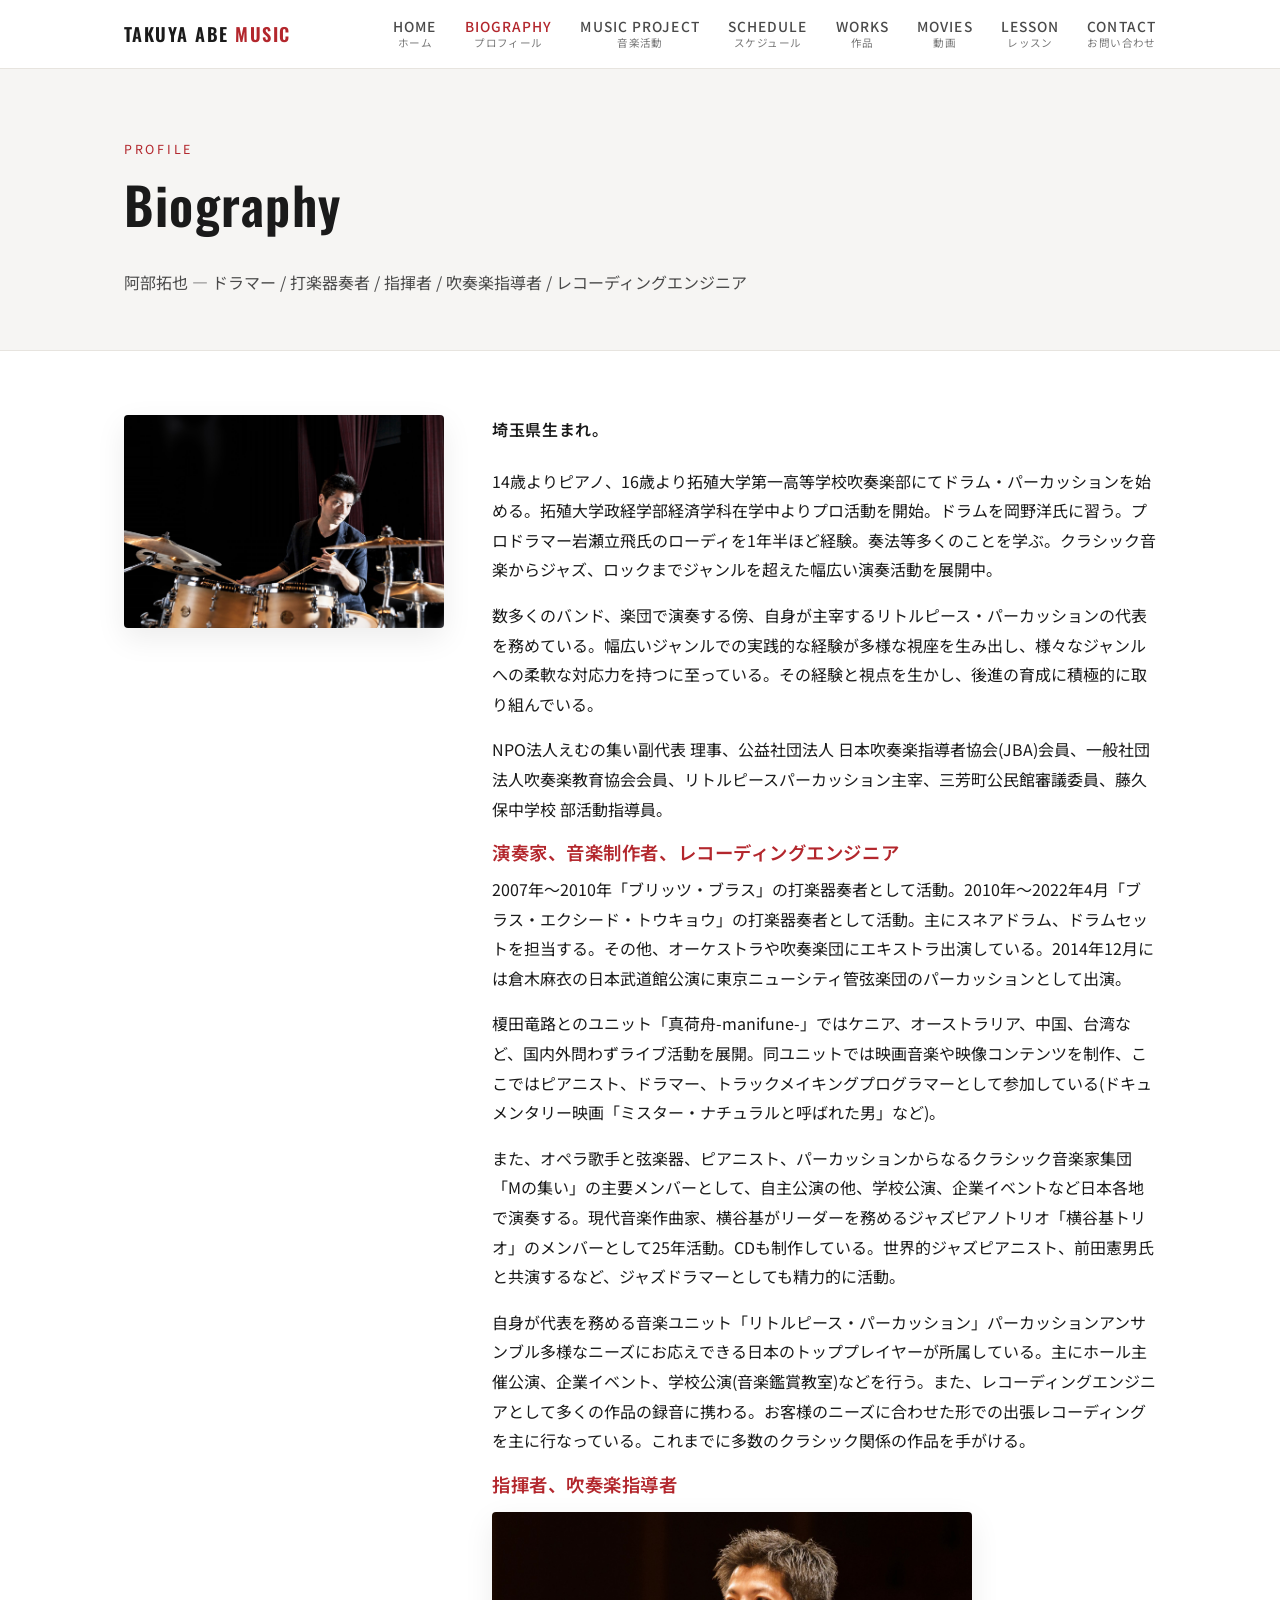
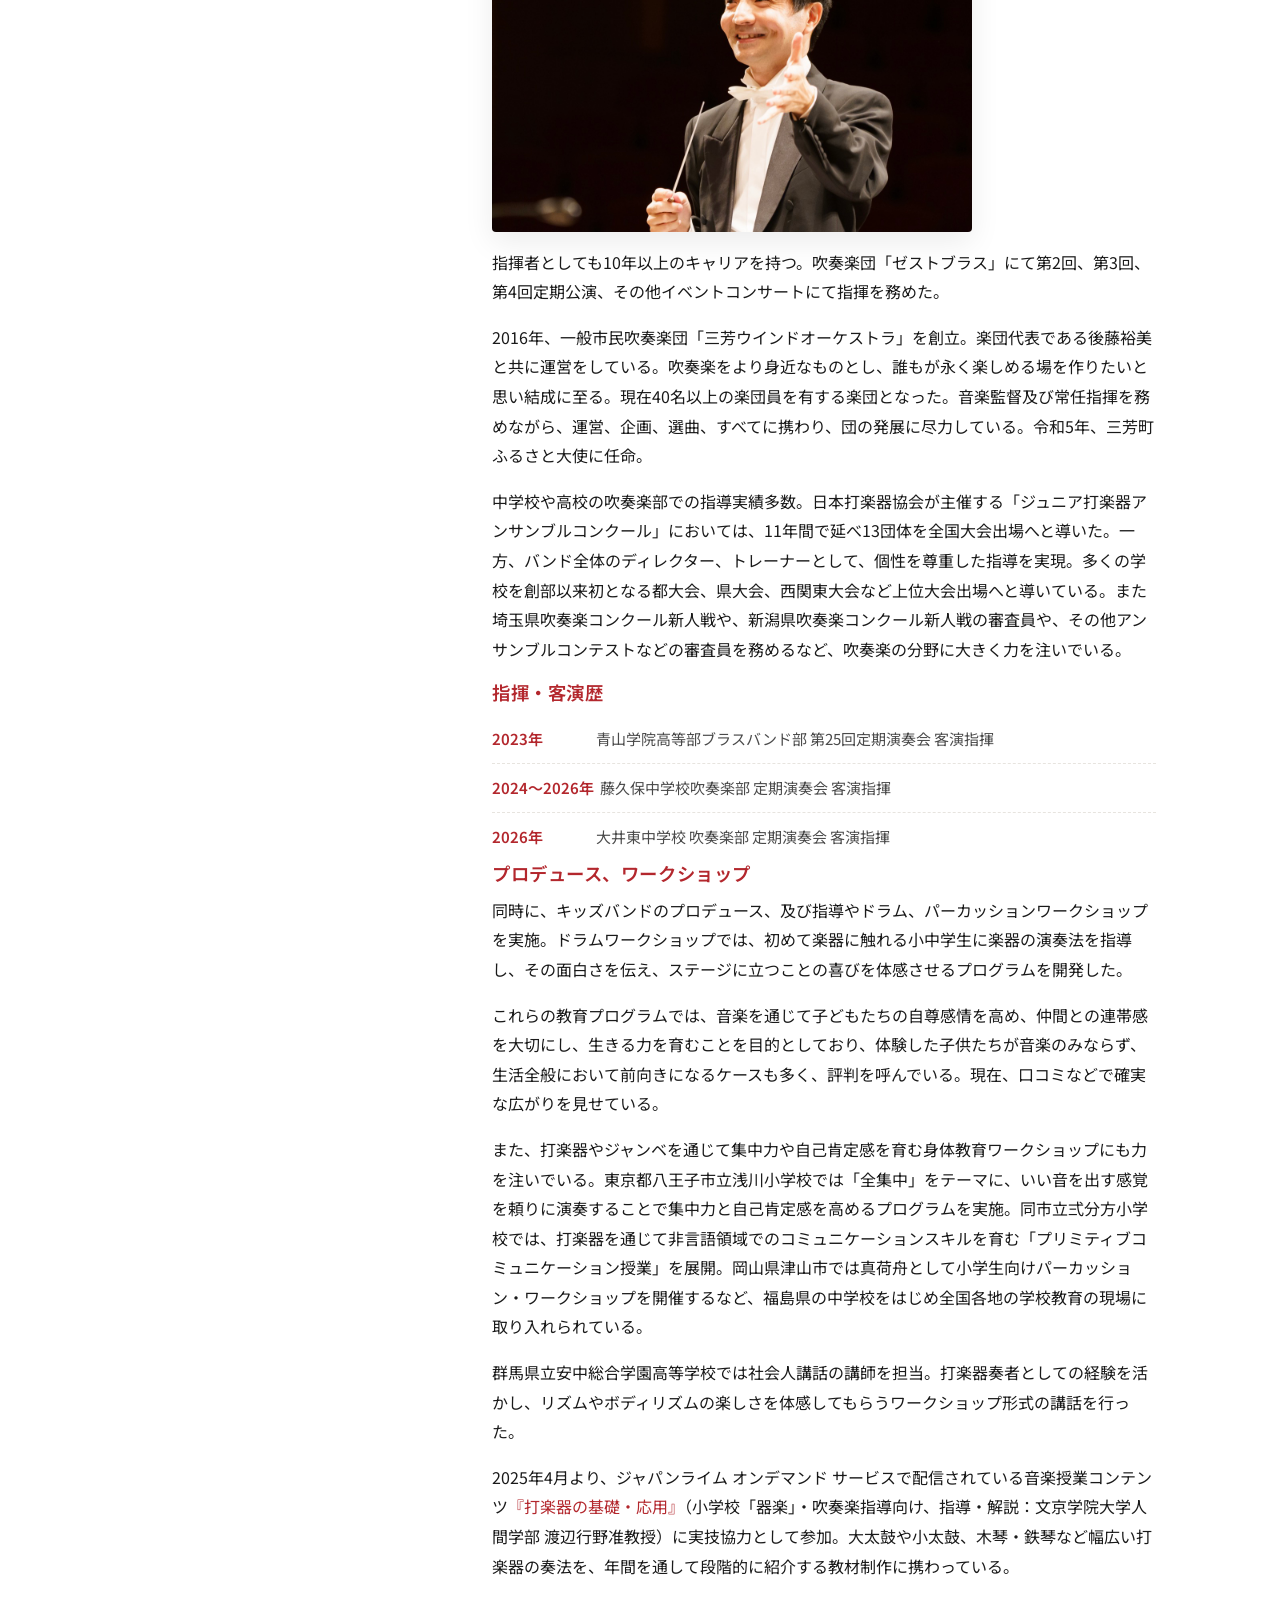
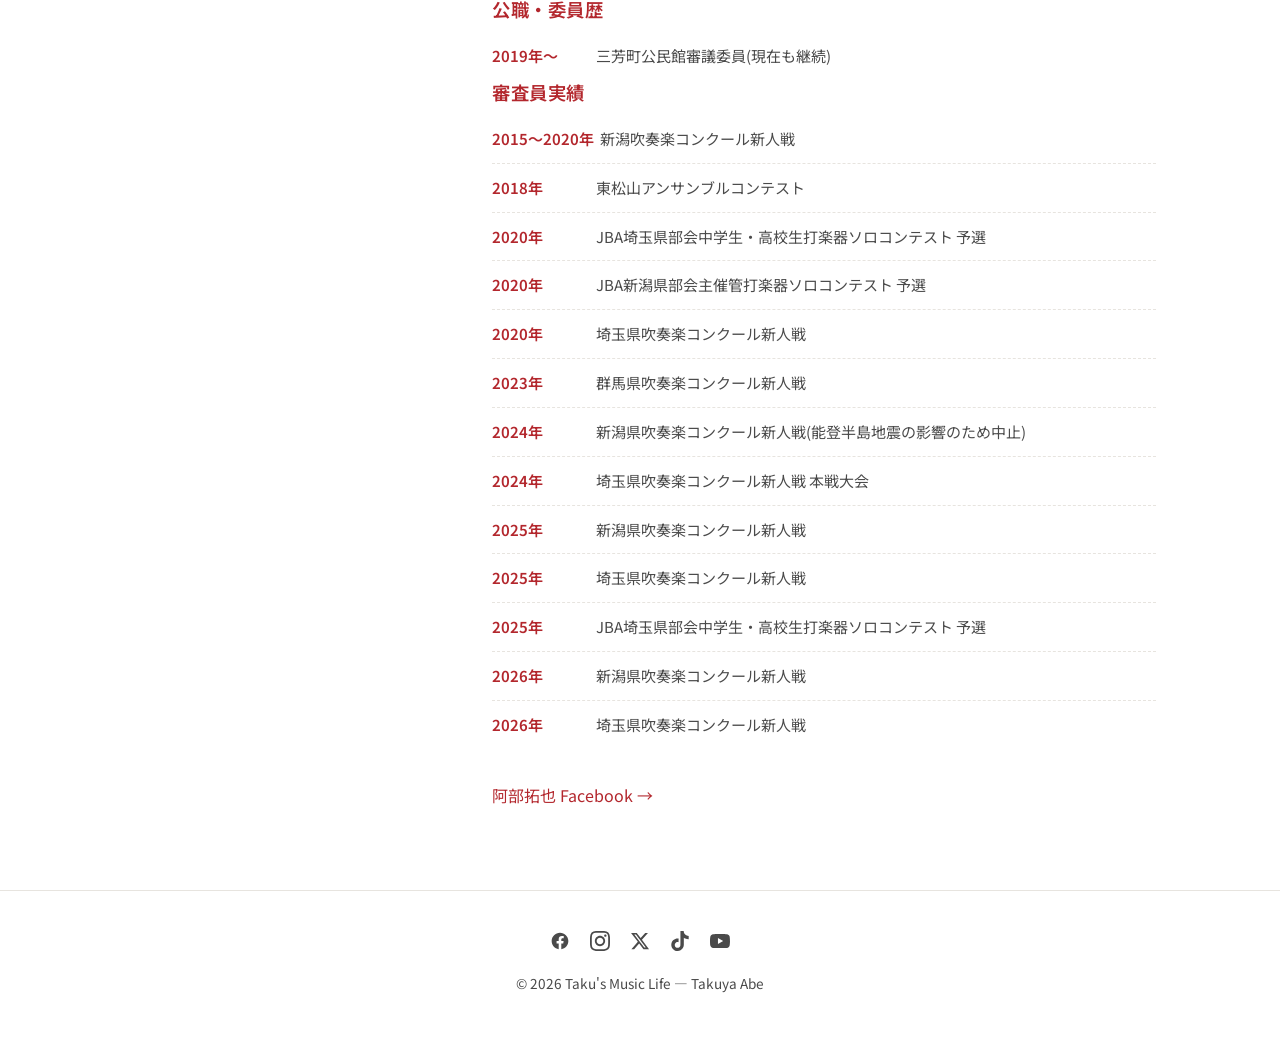
==== commit 1e1cad73: "Remove music school operation from biography intro Co-Authored-By: Claude Sonnet 5.5 <noreply@anthro" ====
--- a/biography.html
+++ b/biography.html
@@ -44,7 +44,7 @@
     <div>
       <p class="bio-titles">埼玉県生まれ。</p>
       <p>14歳よりピアノ、16歳より拓殖大学第一高等学校吹奏楽部にてドラム・パーカッションを始める。拓殖大学政経学部経済学科在学中よりプロ活動を開始。ドラムを岡野洋氏に習う。プロドラマー岩瀬立飛氏のローディを1年半ほど経験。奏法等多くのことを学ぶ。クラシック音楽からジャズ、ロックまでジャンルを超えた幅広い演奏活動を展開中。</p>
-      <p>数多くのバンド、楽団で演奏する傍、音楽教室の運営、自身が主宰するリトルピース・パーカッションの代表を務めている。幅広いジャンルでの実践的な経験が多様な視座を生み出し、様々なジャンルへの柔軟な対応力を持つに至っている。その経験と視点を生かし、後進の育成に積極的に取り組んでいる。</p>
+      <p>数多くのバンド、楽団で演奏する傍、自身が主宰するリトルピース・パーカッションの代表を務めている。幅広いジャンルでの実践的な経験が多様な視座を生み出し、様々なジャンルへの柔軟な対応力を持つに至っている。その経験と視点を生かし、後進の育成に積極的に取り組んでいる。</p>
       <p>NPO法人えむの集い副代表 理事、公益社団法人 日本吹奏楽指導者協会(JBA)会員、一般社団法人吹奏楽教育協会会員、リトルピースパーカッション主宰、三芳町公民館審議委員、藤久保中学校 部活動指導員。</p>
 
       <div class="bio-block">
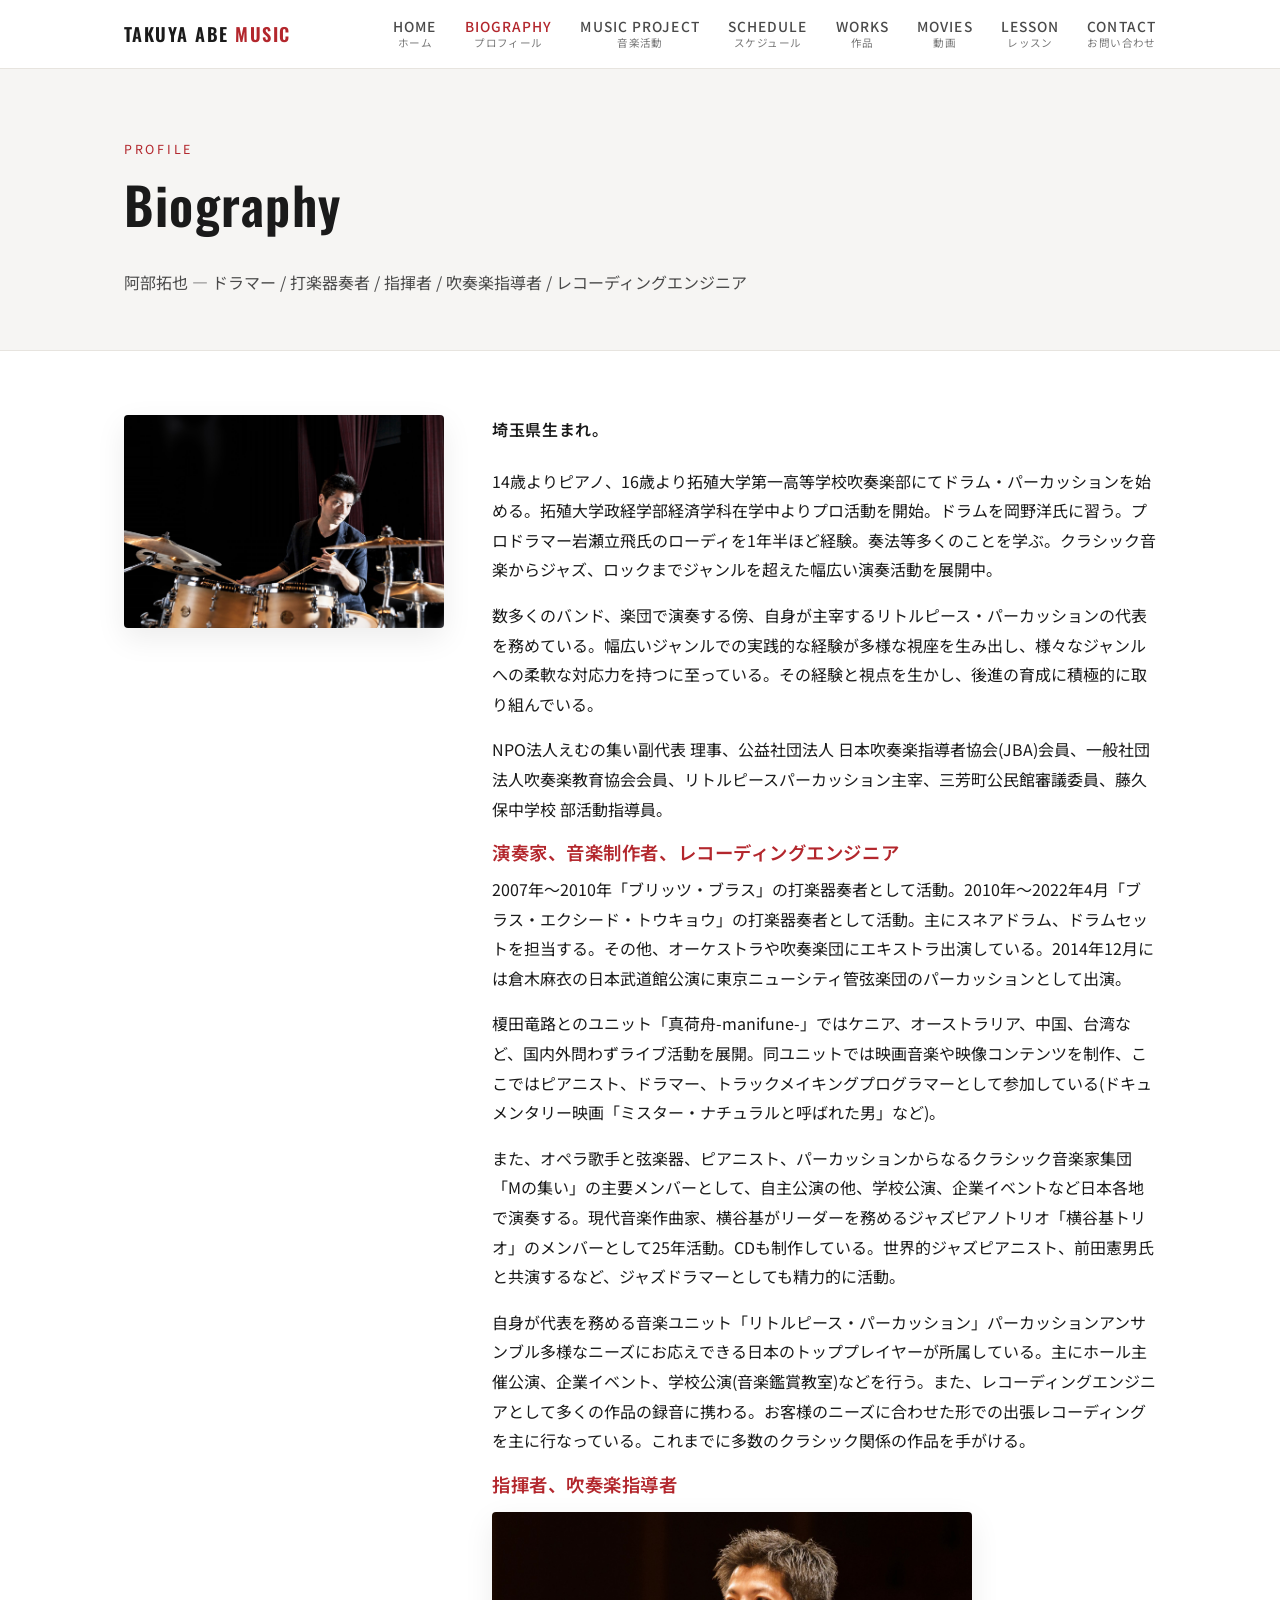
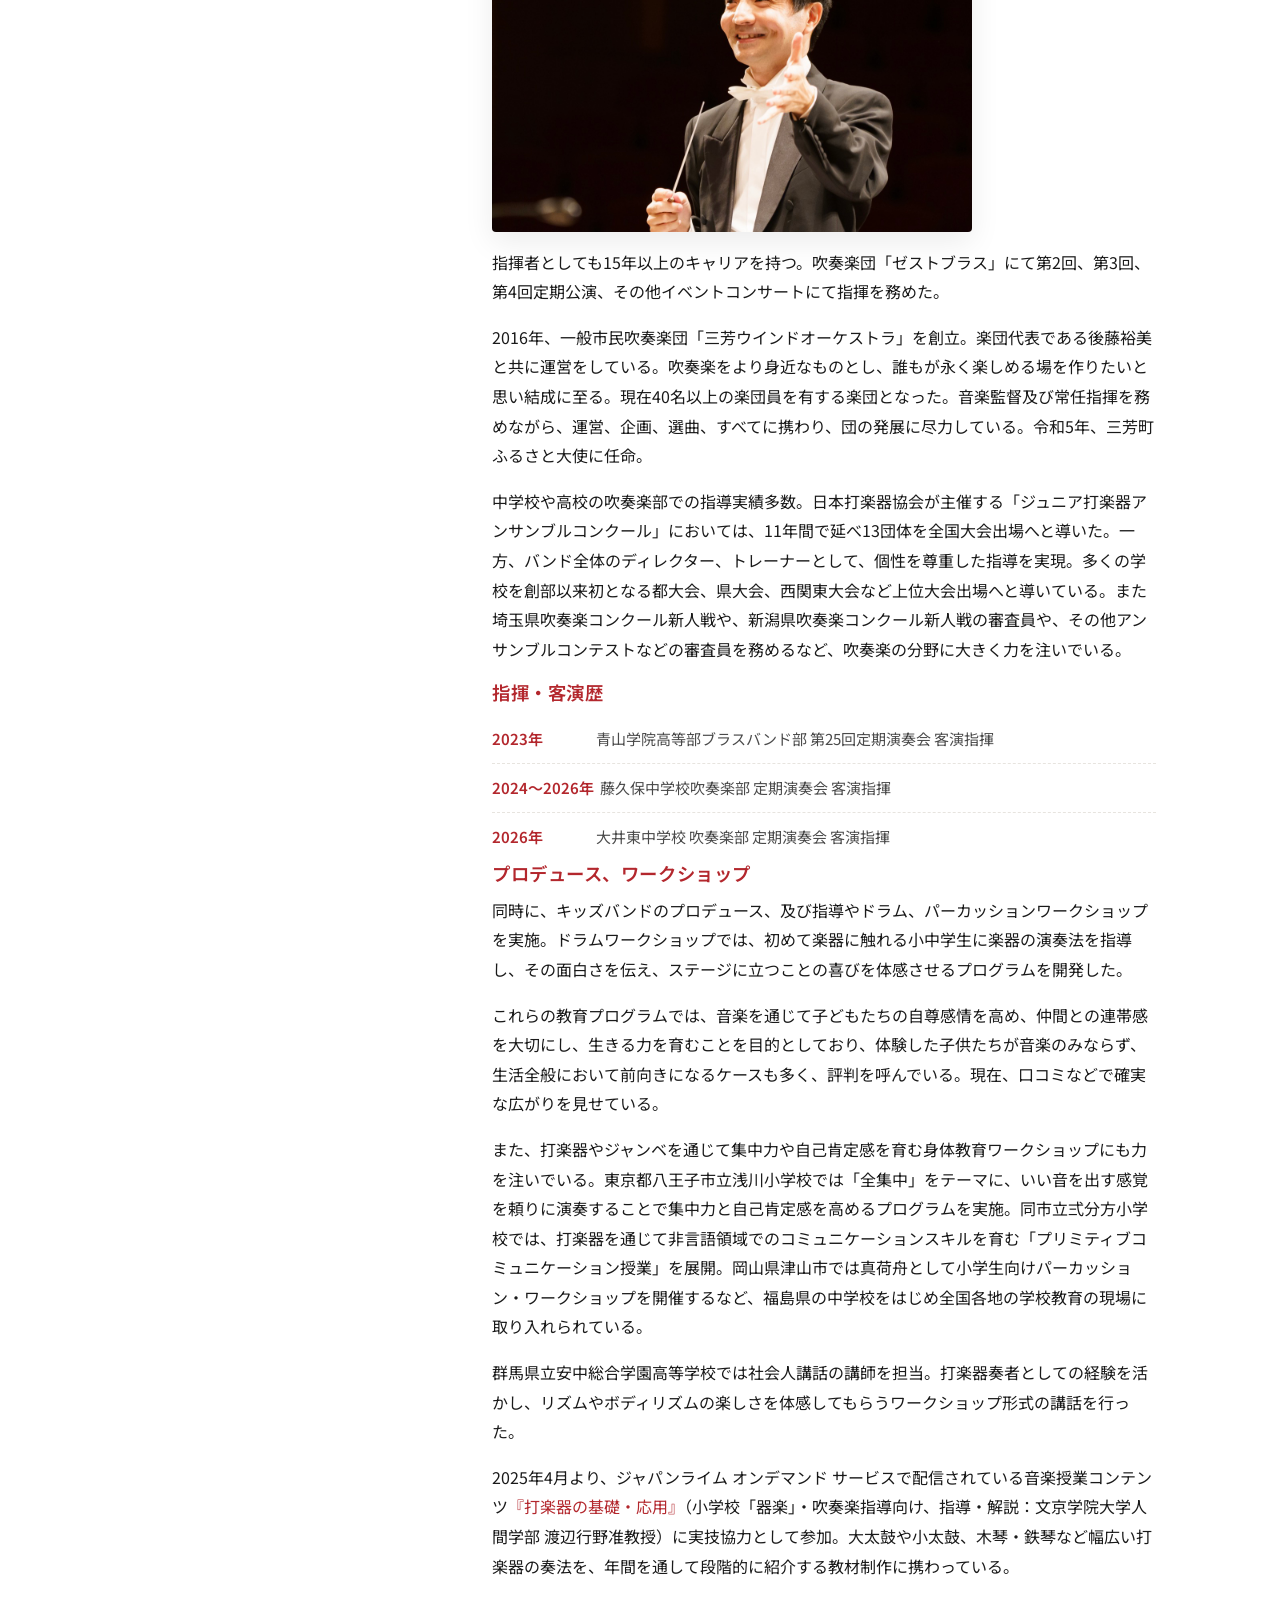
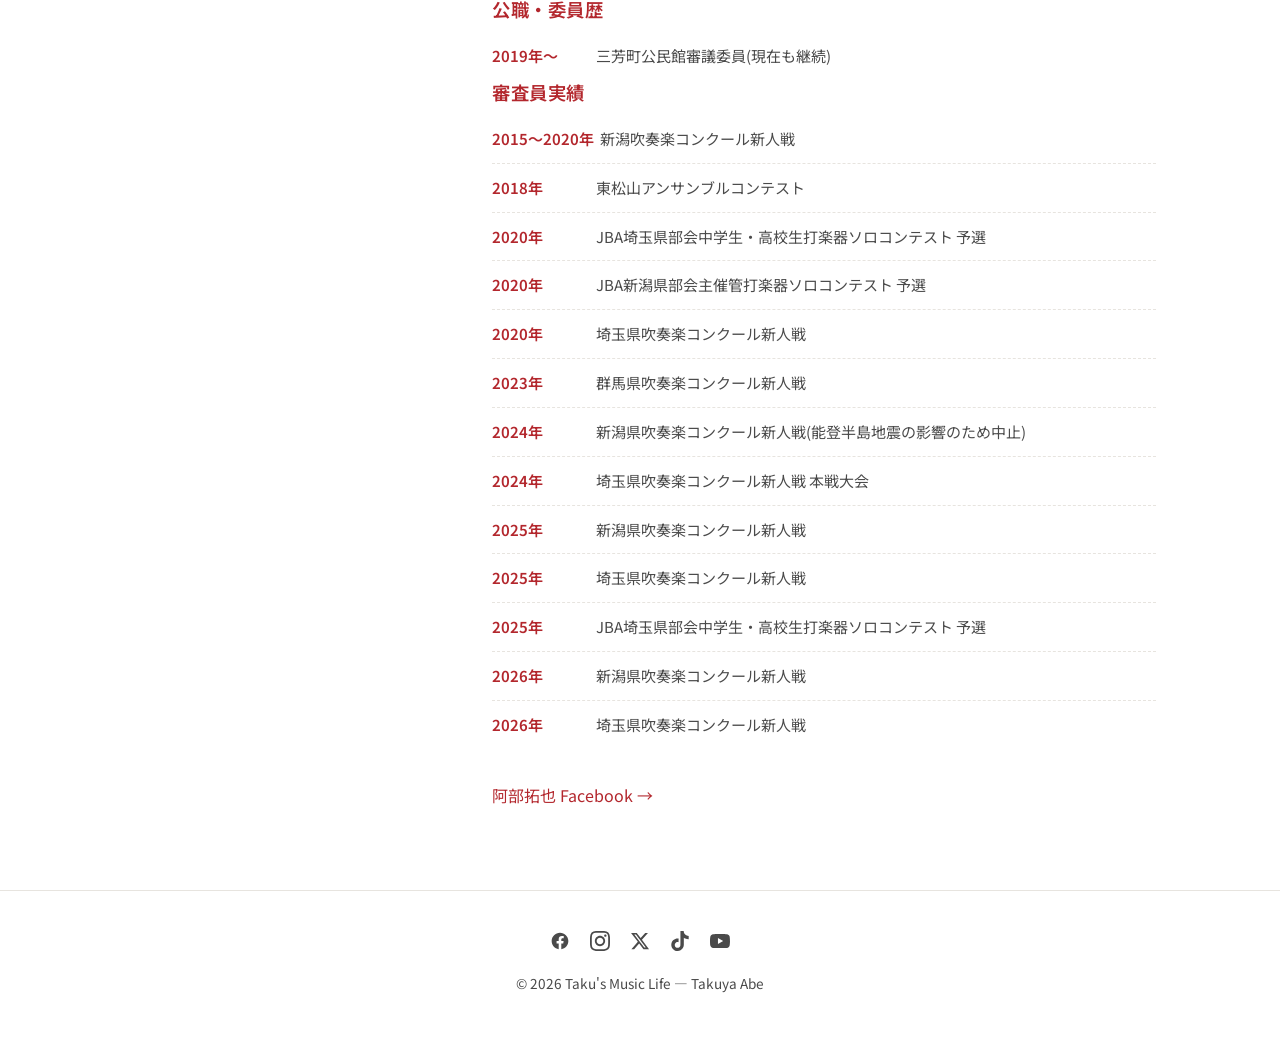
==== commit d8b46939: "Update conducting career to 15+ years Co-Authored-By: Claude Sonnet 5.5 <noreply@anthropic.com>" ====
--- a/biography.html
+++ b/biography.html
@@ -58,7 +58,7 @@
       <div class="bio-block">
         <h3>指揮者、吹奏楽指導者</h3>
         <img class="project-photo" src="images/biography-conducting.jpg" alt="指揮をする阿部拓也">
-        <p>指揮者としても10年以上のキャリアを持つ。吹奏楽団「ゼストブラス」にて第2回、第3回、第4回定期公演、その他イベントコンサートにて指揮を務めた。</p>
+        <p>指揮者としても15年以上のキャリアを持つ。吹奏楽団「ゼストブラス」にて第2回、第3回、第4回定期公演、その他イベントコンサートにて指揮を務めた。</p>
         <p>2016年、一般市民吹奏楽団「三芳ウインドオーケストラ」を創立。楽団代表である後藤裕美と共に運営をしている。吹奏楽をより身近なものとし、誰もが永く楽しめる場を作りたいと思い結成に至る。現在40名以上の楽団員を有する楽団となった。音楽監督及び常任指揮を務めながら、運営、企画、選曲、すべてに携わり、団の発展に尽力している。令和5年、三芳町ふるさと大使に任命。</p>
         <p>中学校や高校の吹奏楽部での指導実績多数。日本打楽器協会が主催する「ジュニア打楽器アンサンブルコンクール」においては、11年間で延べ13団体を全国大会出場へと導いた。一方、バンド全体のディレクター、トレーナーとして、個性を尊重した指導を実現。多くの学校を創部以来初となる都大会、県大会、西関東大会など上位大会出場へと導いている。また埼玉県吹奏楽コンクール新人戦や、新潟県吹奏楽コンクール新人戦の審査員や、その他アンサンブルコンテストなどの審査員を務めるなど、吹奏楽の分野に大きく力を注いでいる。</p>
       </div>
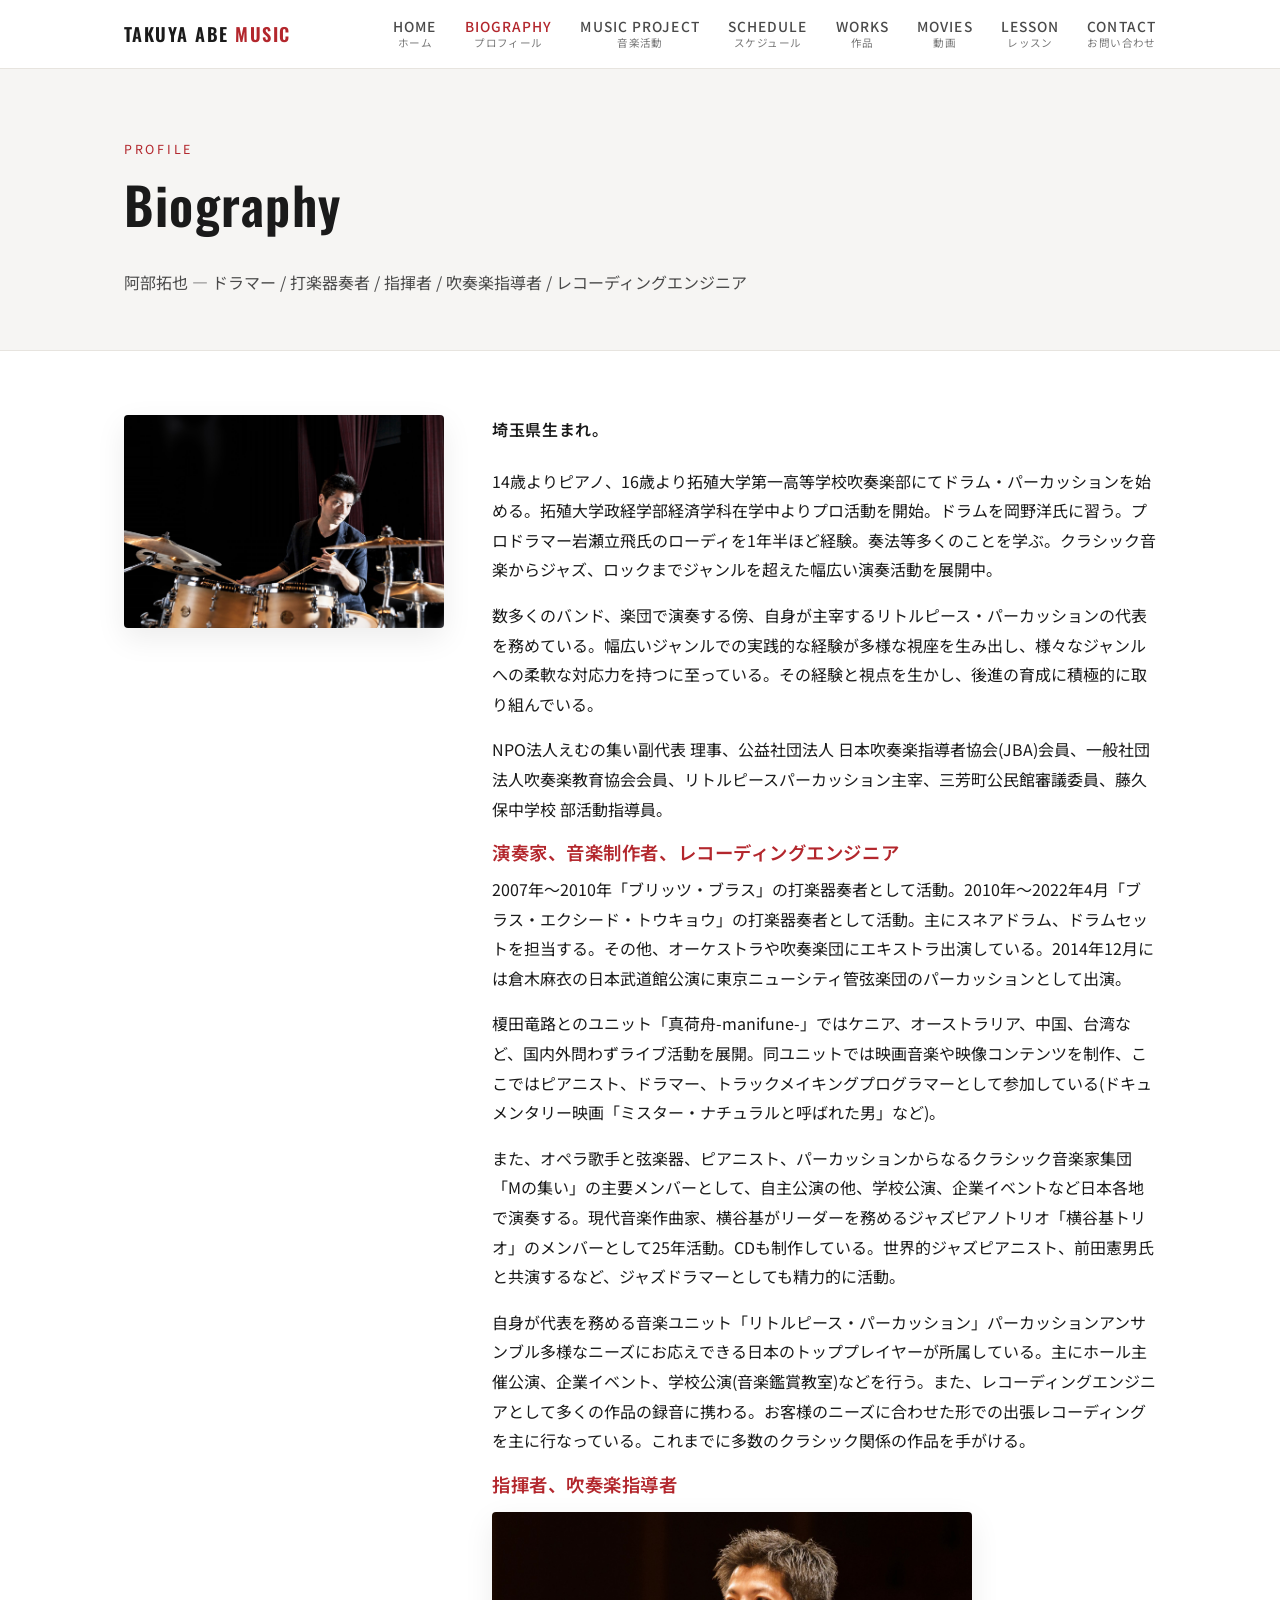
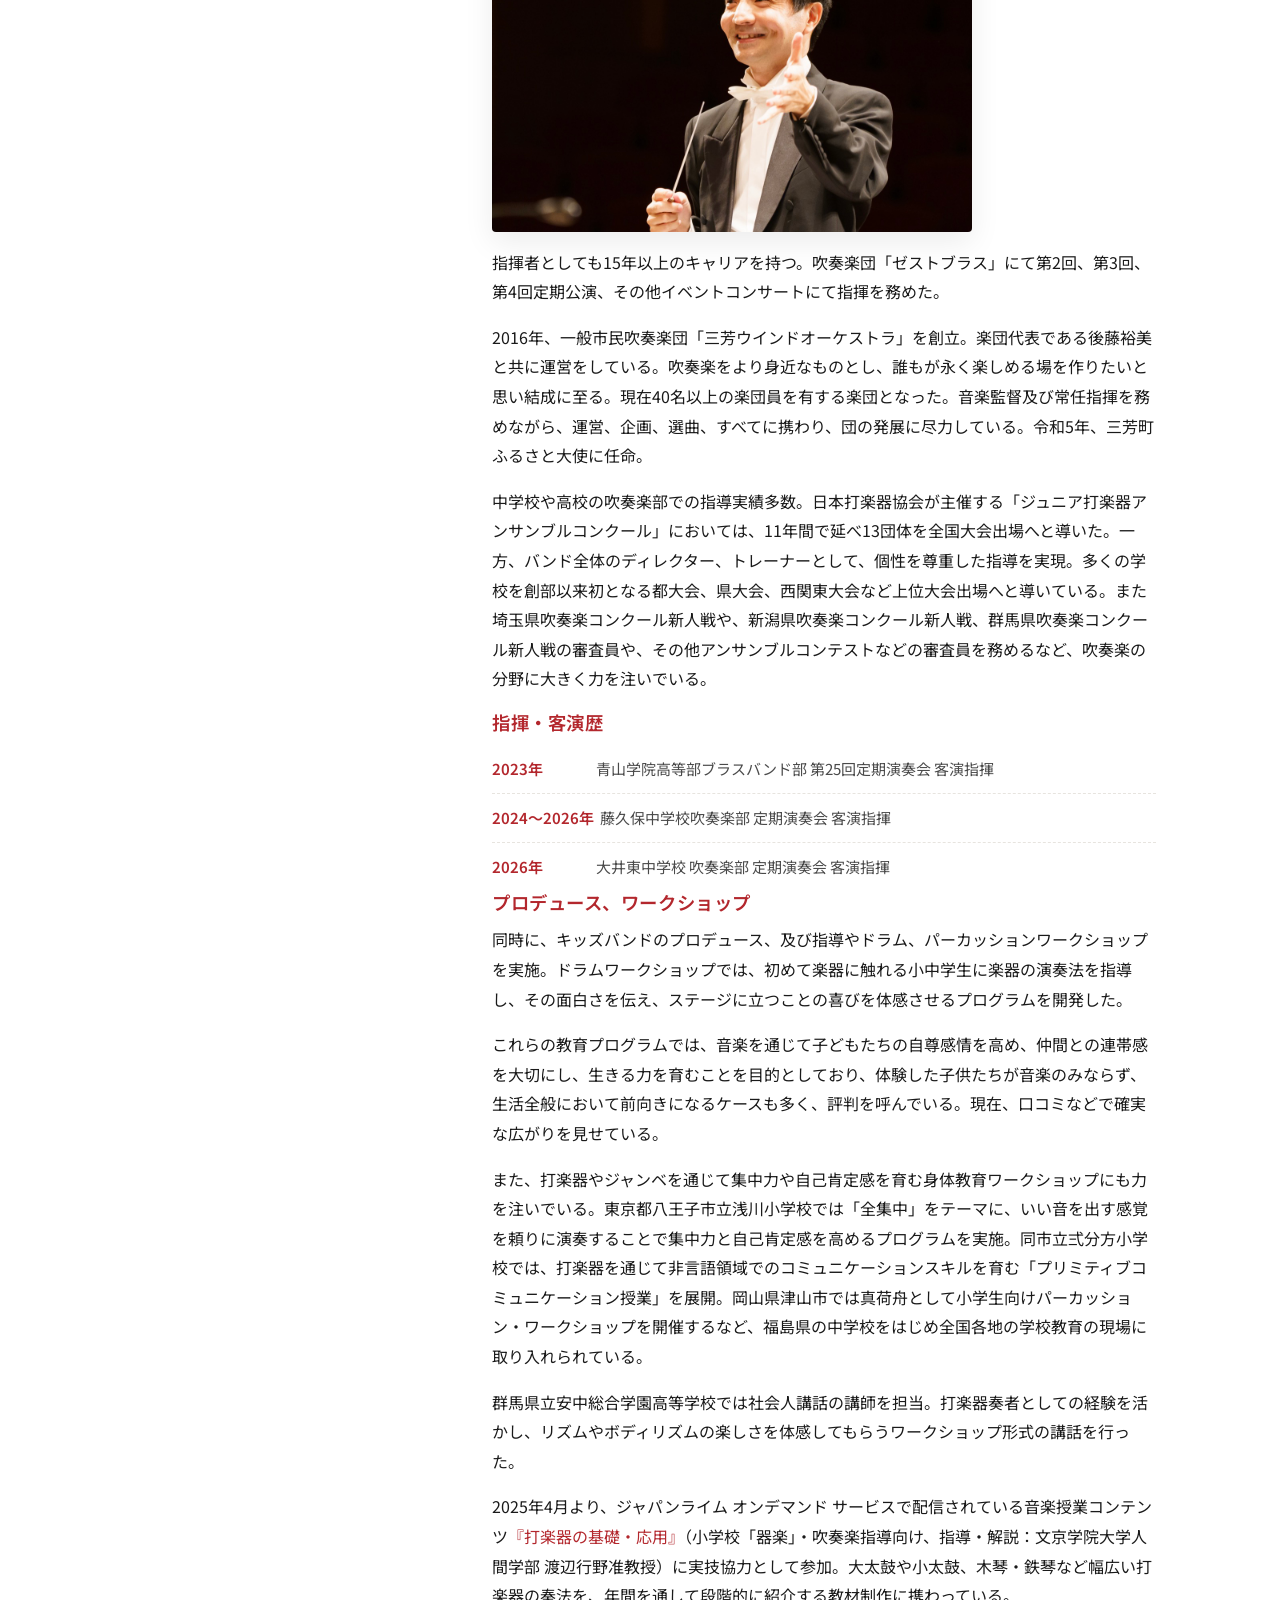
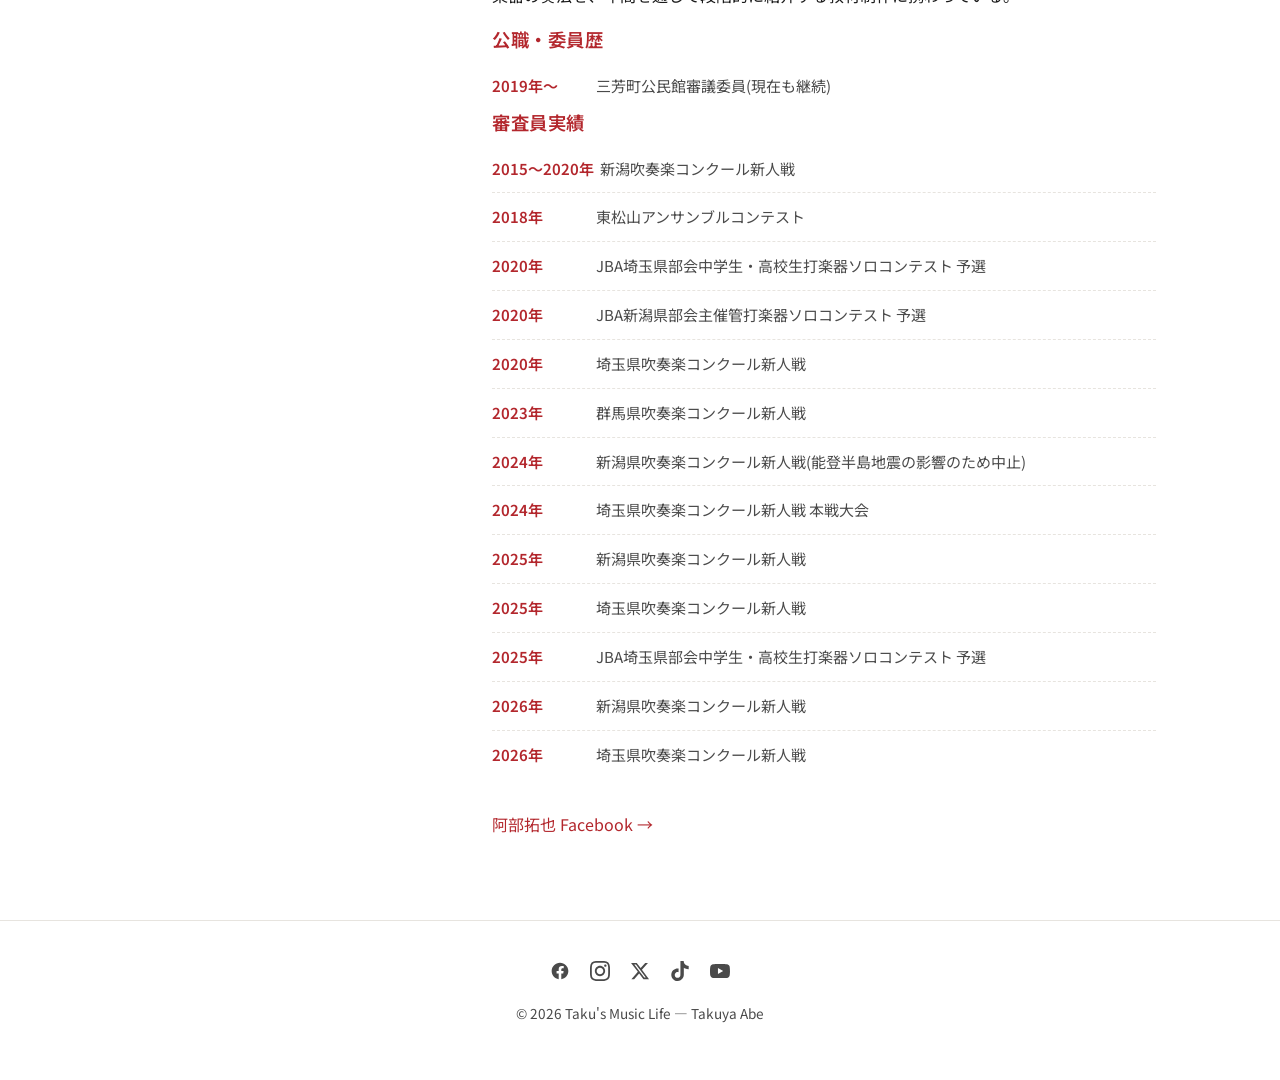
==== commit fa515ce3: "Add Gunma newcomer contest to judging sentence Co-Authored-By: Claude Sonnet 5.5 <noreply@anthropic." ====
--- a/biography.html
+++ b/biography.html
@@ -60,7 +60,7 @@
         <img class="project-photo" src="images/biography-conducting.jpg" alt="指揮をする阿部拓也">
         <p>指揮者としても15年以上のキャリアを持つ。吹奏楽団「ゼストブラス」にて第2回、第3回、第4回定期公演、その他イベントコンサートにて指揮を務めた。</p>
         <p>2016年、一般市民吹奏楽団「三芳ウインドオーケストラ」を創立。楽団代表である後藤裕美と共に運営をしている。吹奏楽をより身近なものとし、誰もが永く楽しめる場を作りたいと思い結成に至る。現在40名以上の楽団員を有する楽団となった。音楽監督及び常任指揮を務めながら、運営、企画、選曲、すべてに携わり、団の発展に尽力している。令和5年、三芳町ふるさと大使に任命。</p>
-        <p>中学校や高校の吹奏楽部での指導実績多数。日本打楽器協会が主催する「ジュニア打楽器アンサンブルコンクール」においては、11年間で延べ13団体を全国大会出場へと導いた。一方、バンド全体のディレクター、トレーナーとして、個性を尊重した指導を実現。多くの学校を創部以来初となる都大会、県大会、西関東大会など上位大会出場へと導いている。また埼玉県吹奏楽コンクール新人戦や、新潟県吹奏楽コンクール新人戦の審査員や、その他アンサンブルコンテストなどの審査員を務めるなど、吹奏楽の分野に大きく力を注いでいる。</p>
+        <p>中学校や高校の吹奏楽部での指導実績多数。日本打楽器協会が主催する「ジュニア打楽器アンサンブルコンクール」においては、11年間で延べ13団体を全国大会出場へと導いた。一方、バンド全体のディレクター、トレーナーとして、個性を尊重した指導を実現。多くの学校を創部以来初となる都大会、県大会、西関東大会など上位大会出場へと導いている。また埼玉県吹奏楽コンクール新人戦や、新潟県吹奏楽コンクール新人戦、群馬県吹奏楽コンクール新人戦の審査員や、その他アンサンブルコンテストなどの審査員を務めるなど、吹奏楽の分野に大きく力を注いでいる。</p>
       </div>
 
       <div class="bio-block">
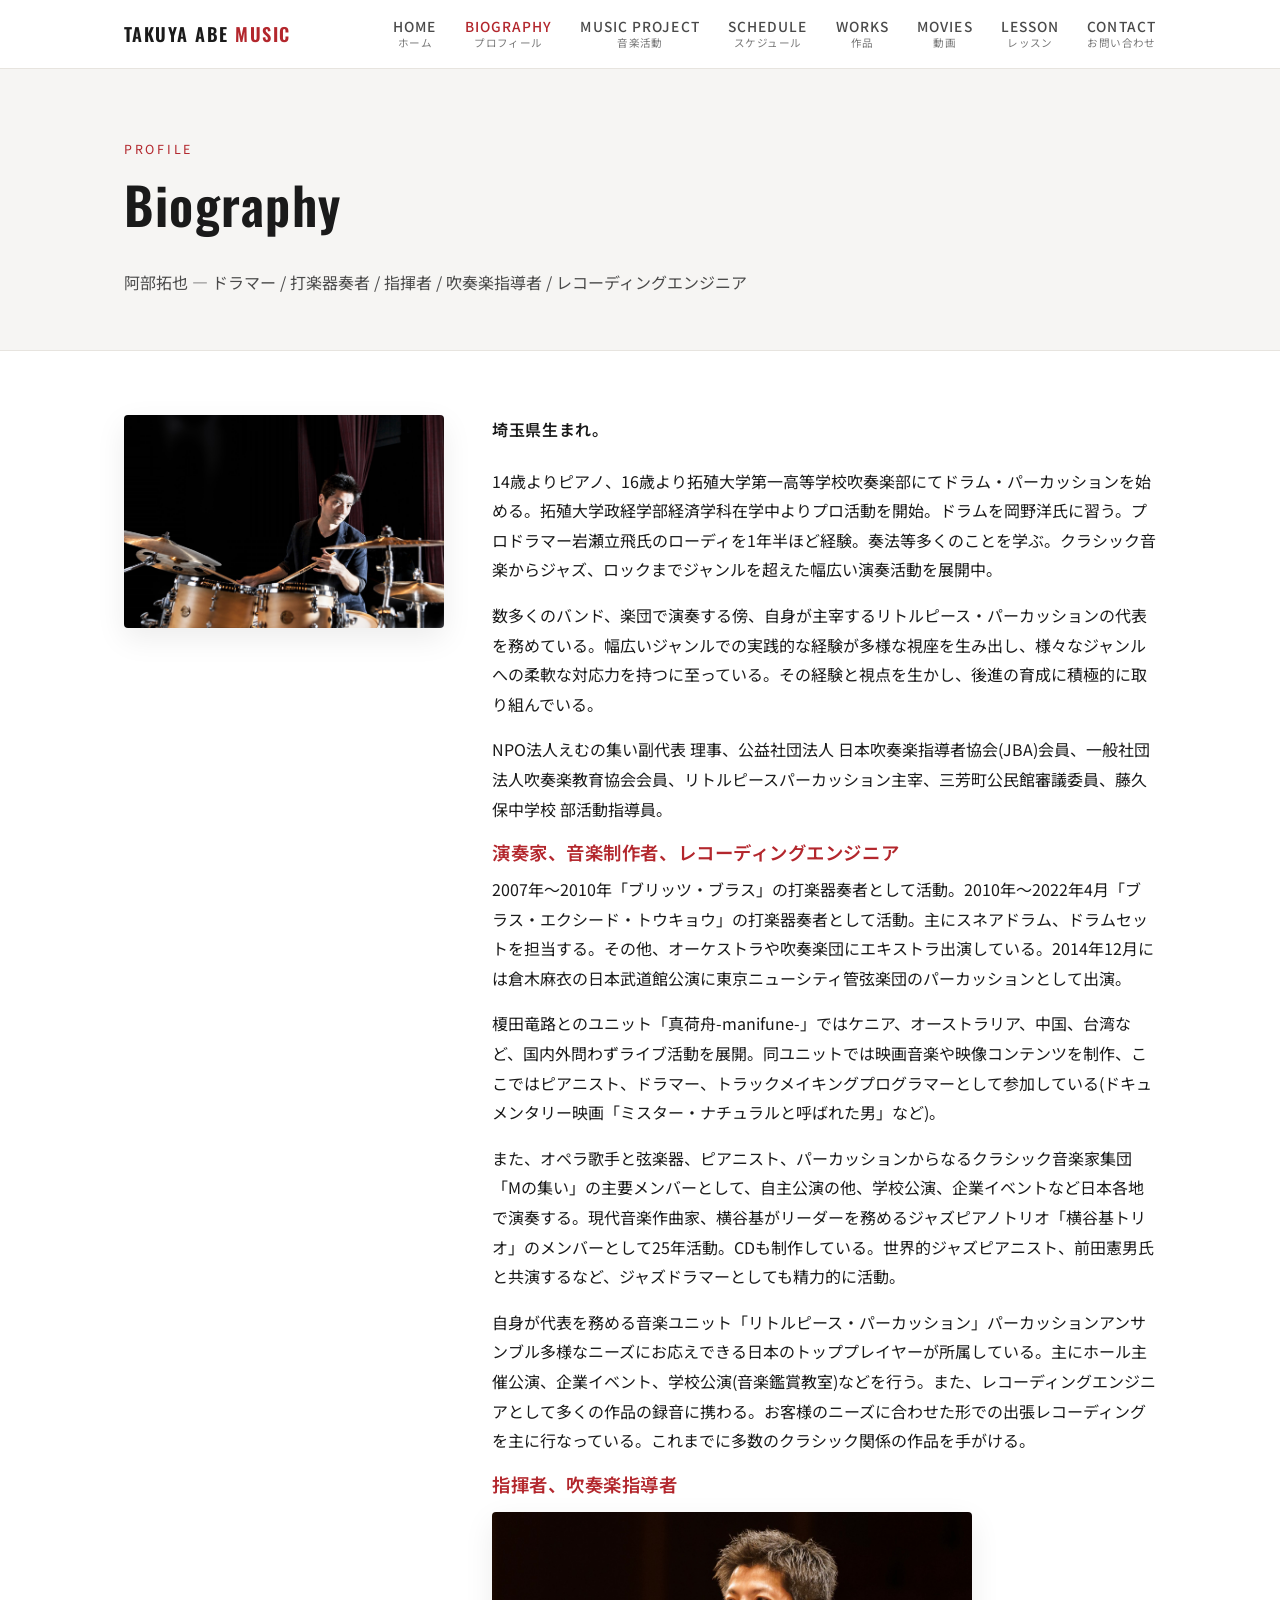
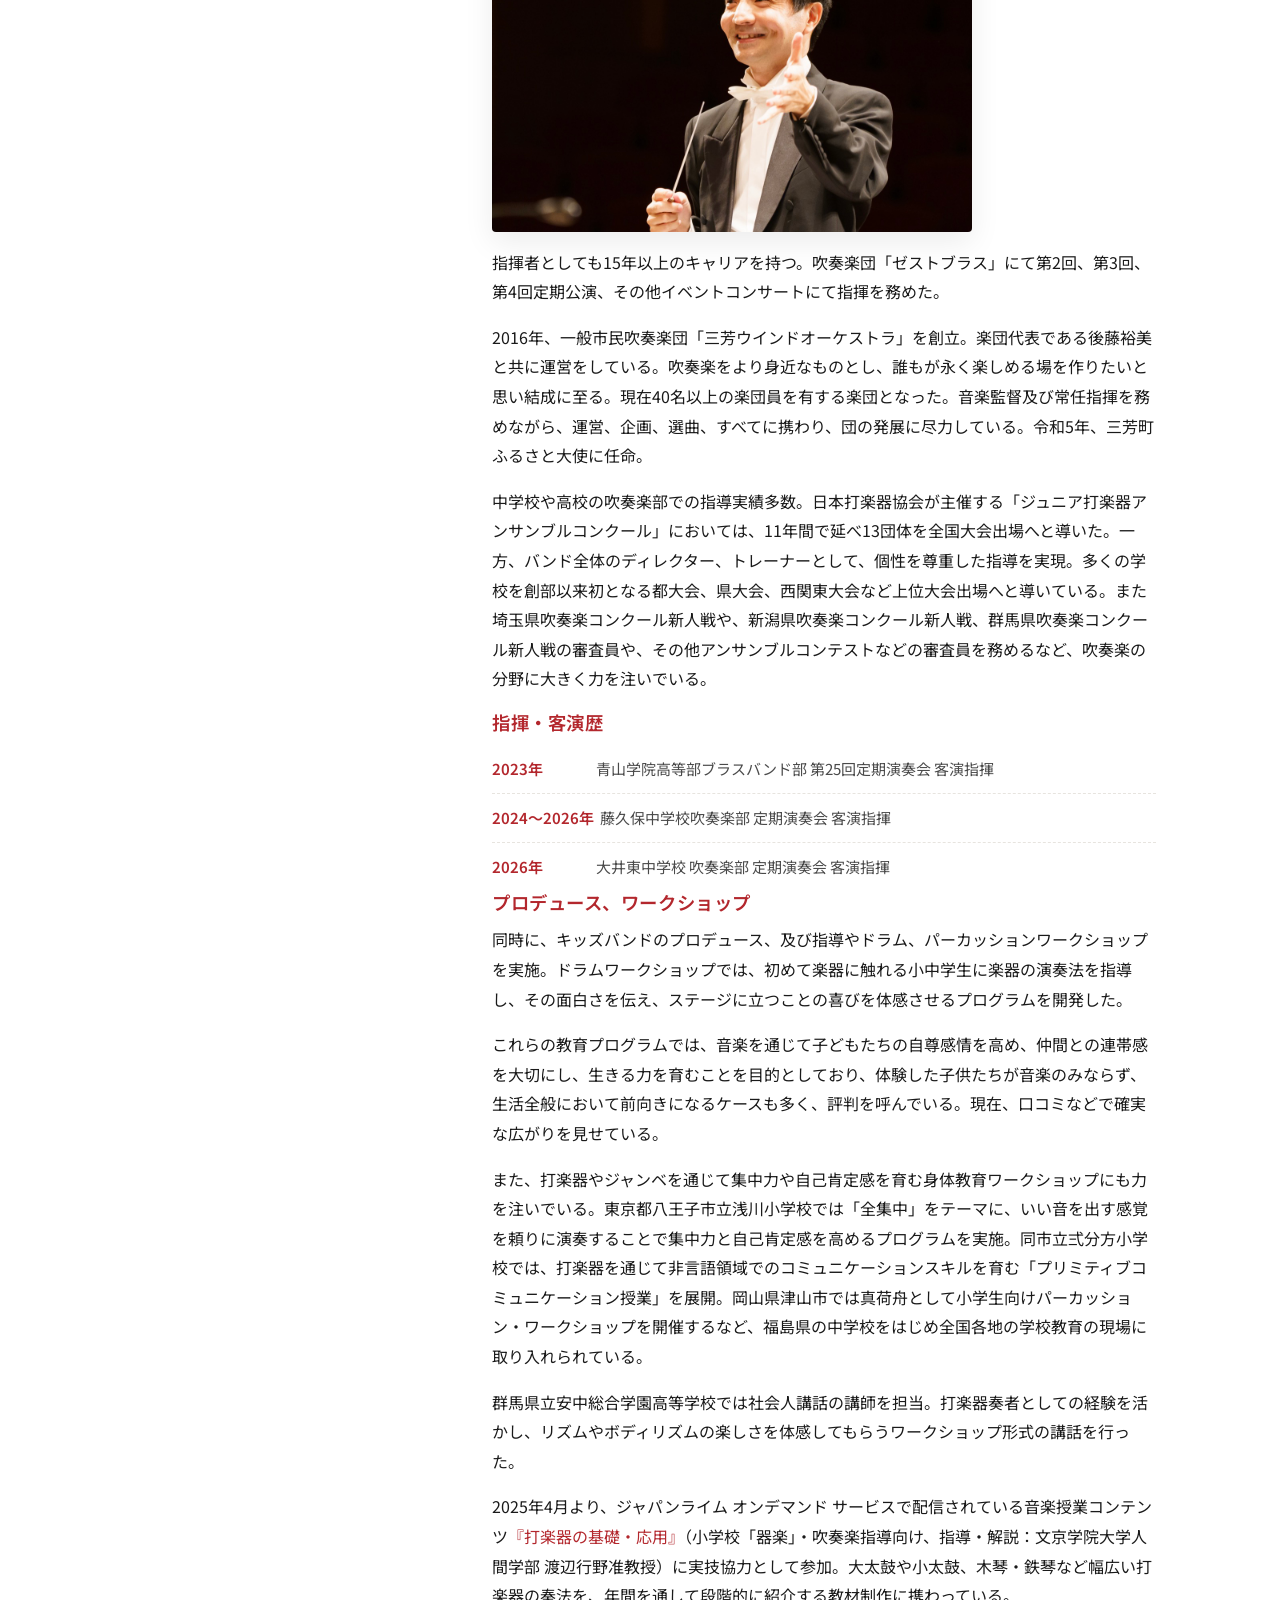
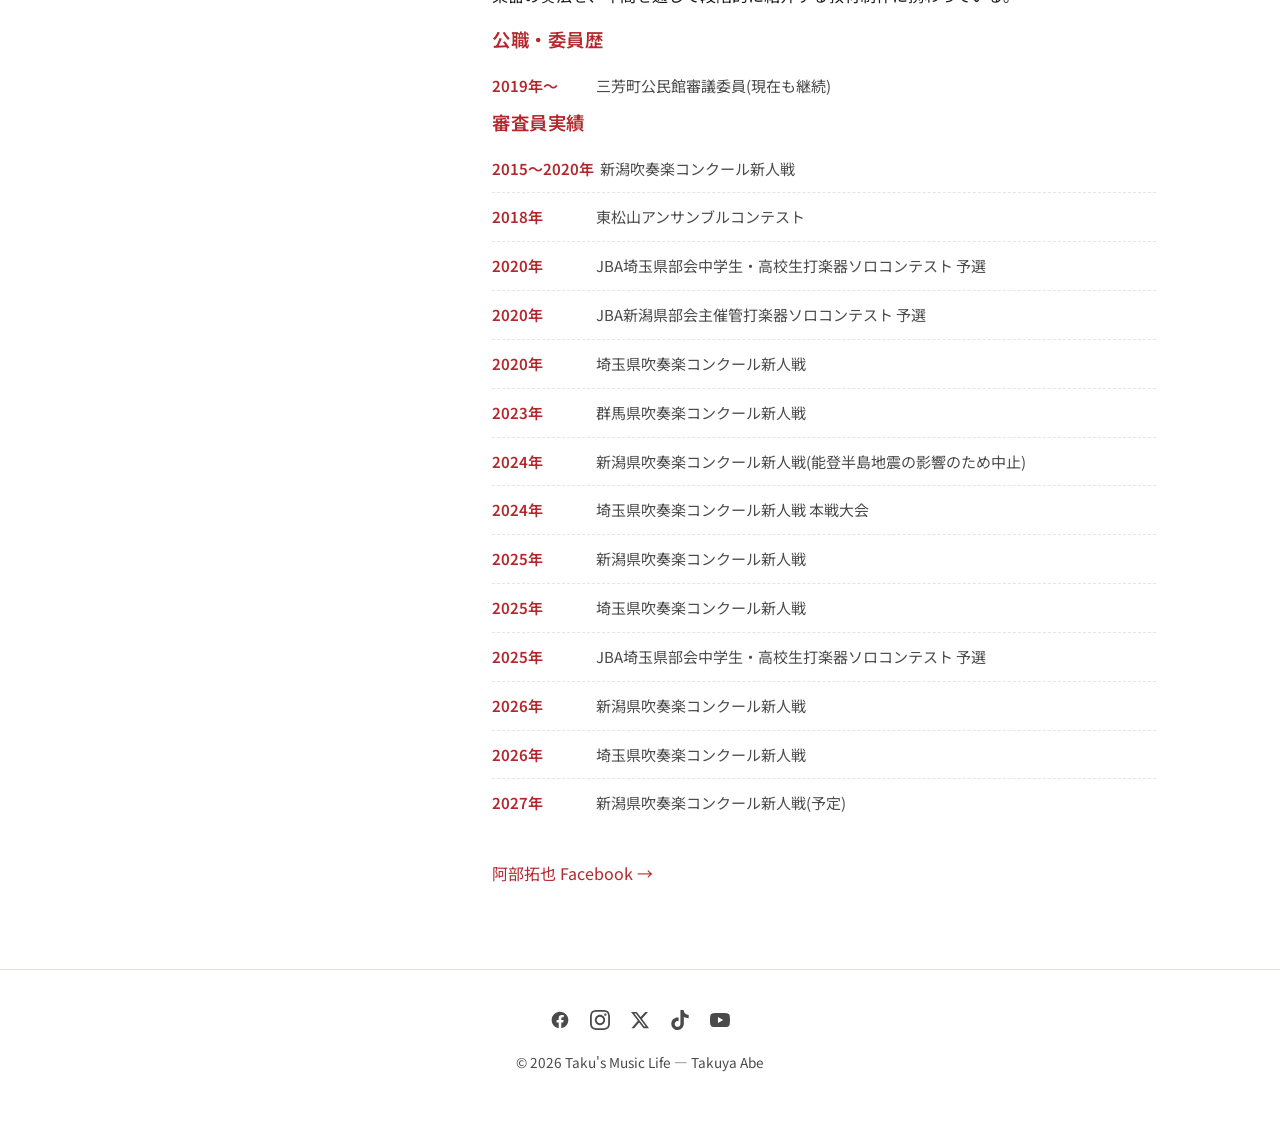
==== commit a8c410d9: "Add planned 2027 Niigata newcomer contest to judging list Co-Authored-By: Claude Sonnet 5.5 <noreply" ====
--- a/biography.html
+++ b/biography.html
@@ -104,6 +104,7 @@
           <li><span class="yr">2025年</span>JBA埼玉県部会中学生・高校生打楽器ソロコンテスト 予選</li>
           <li><span class="yr">2026年</span>新潟県吹奏楽コンクール新人戦</li>
           <li><span class="yr">2026年</span>埼玉県吹奏楽コンクール新人戦</li>
+          <li><span class="yr">2027年</span>新潟県吹奏楽コンクール新人戦(予定)</li>
         </ul>
       </div>
 
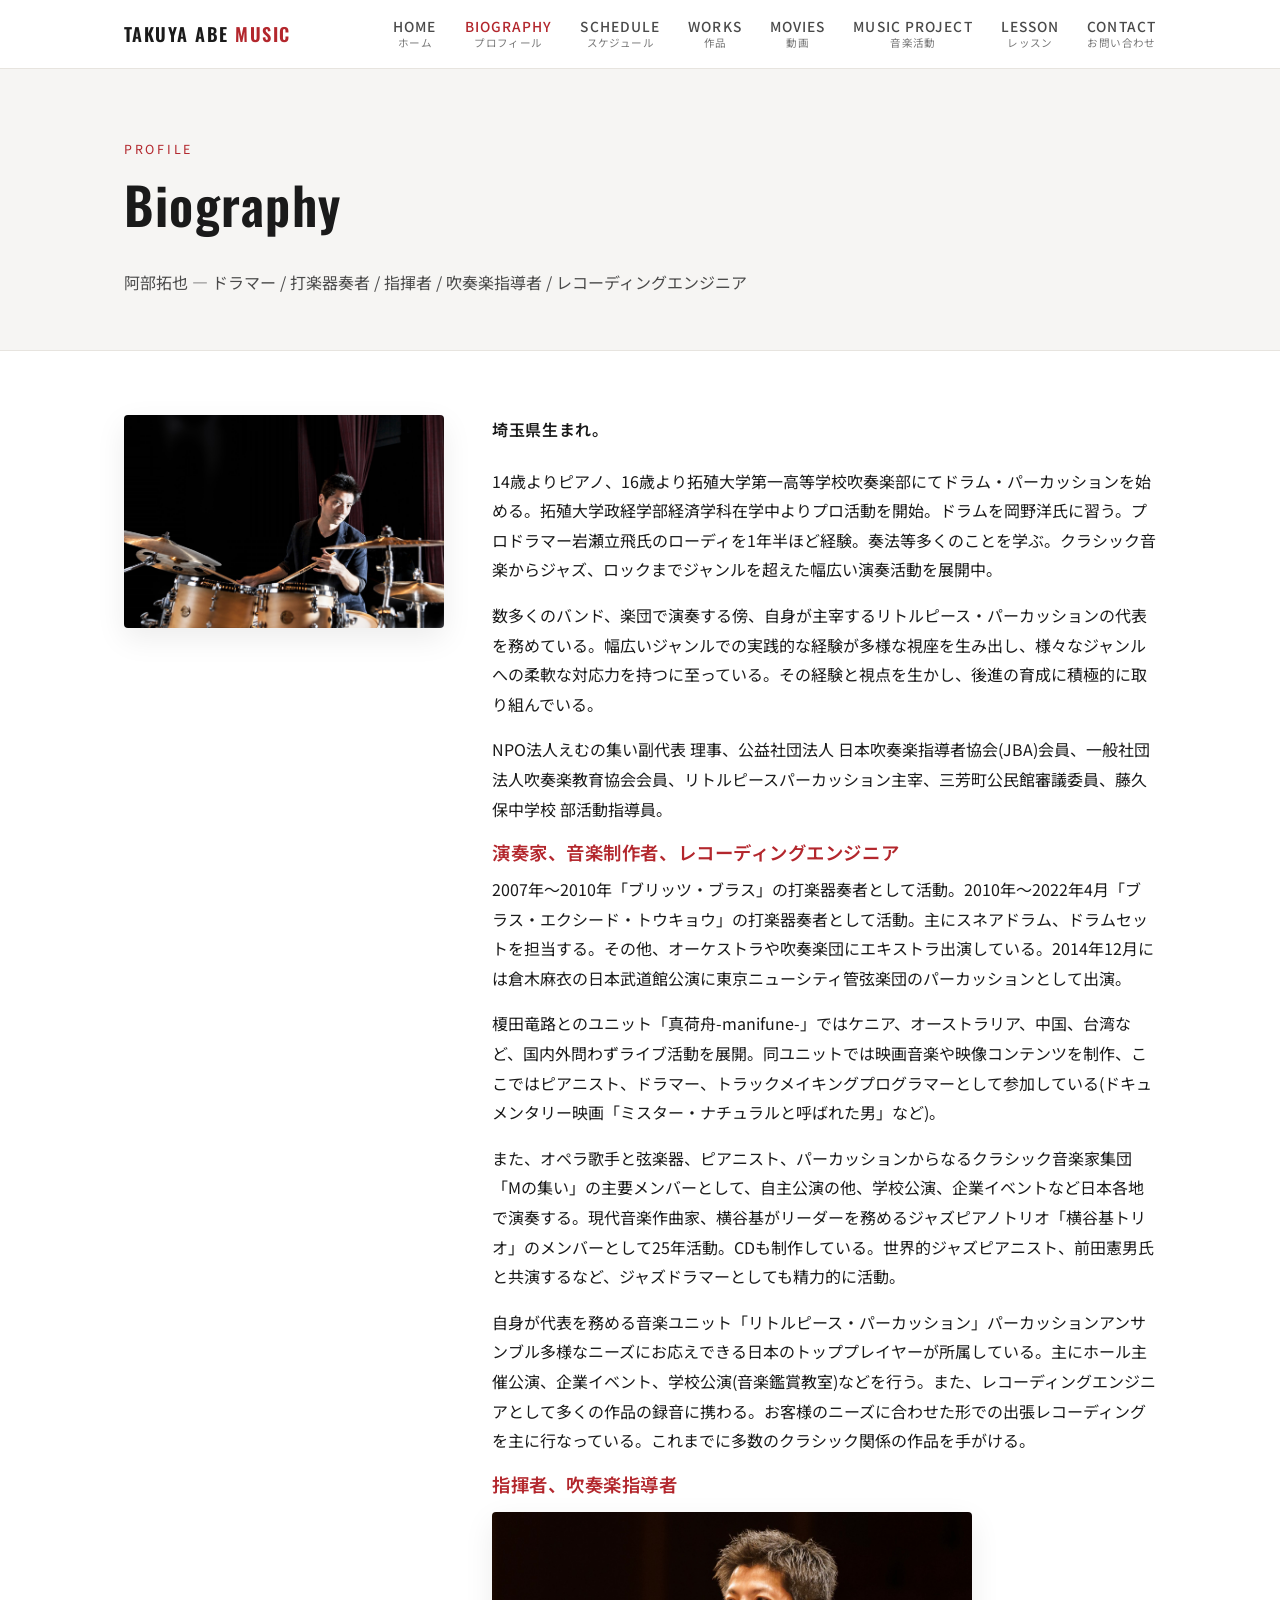
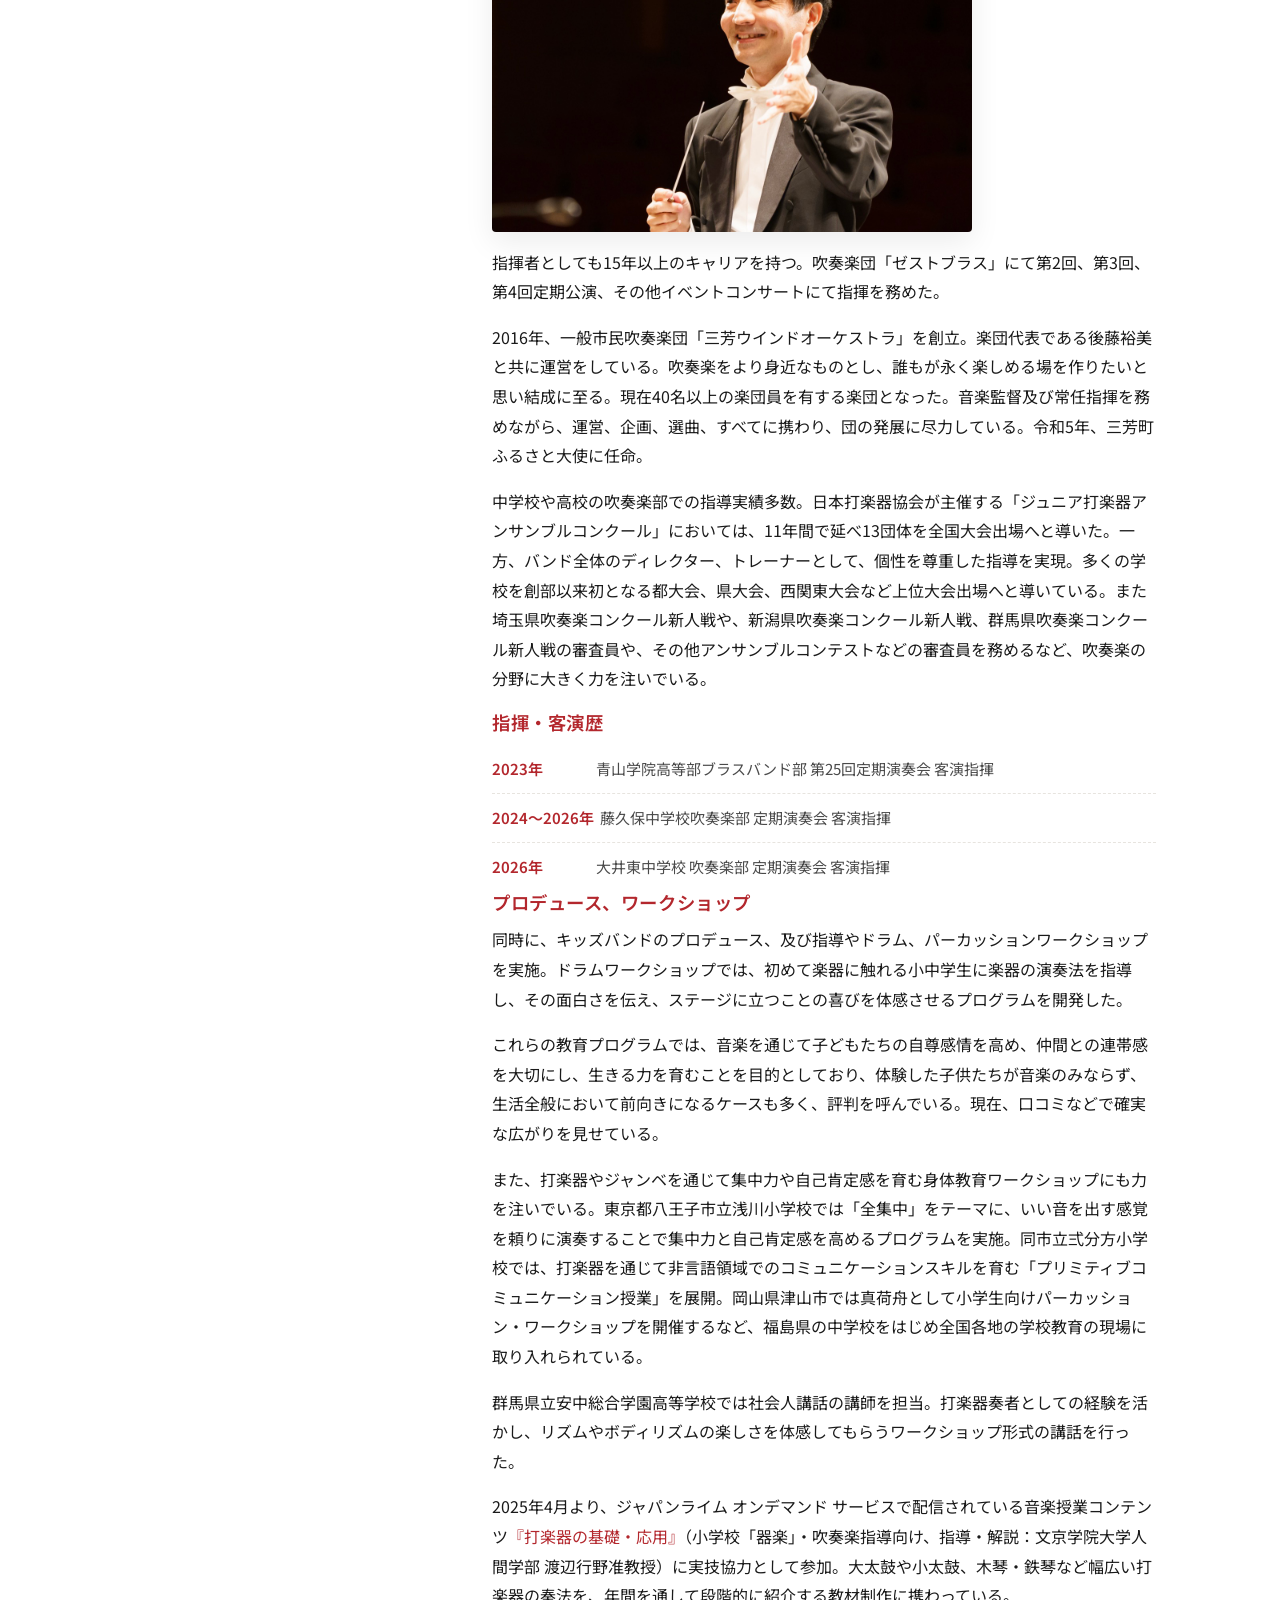
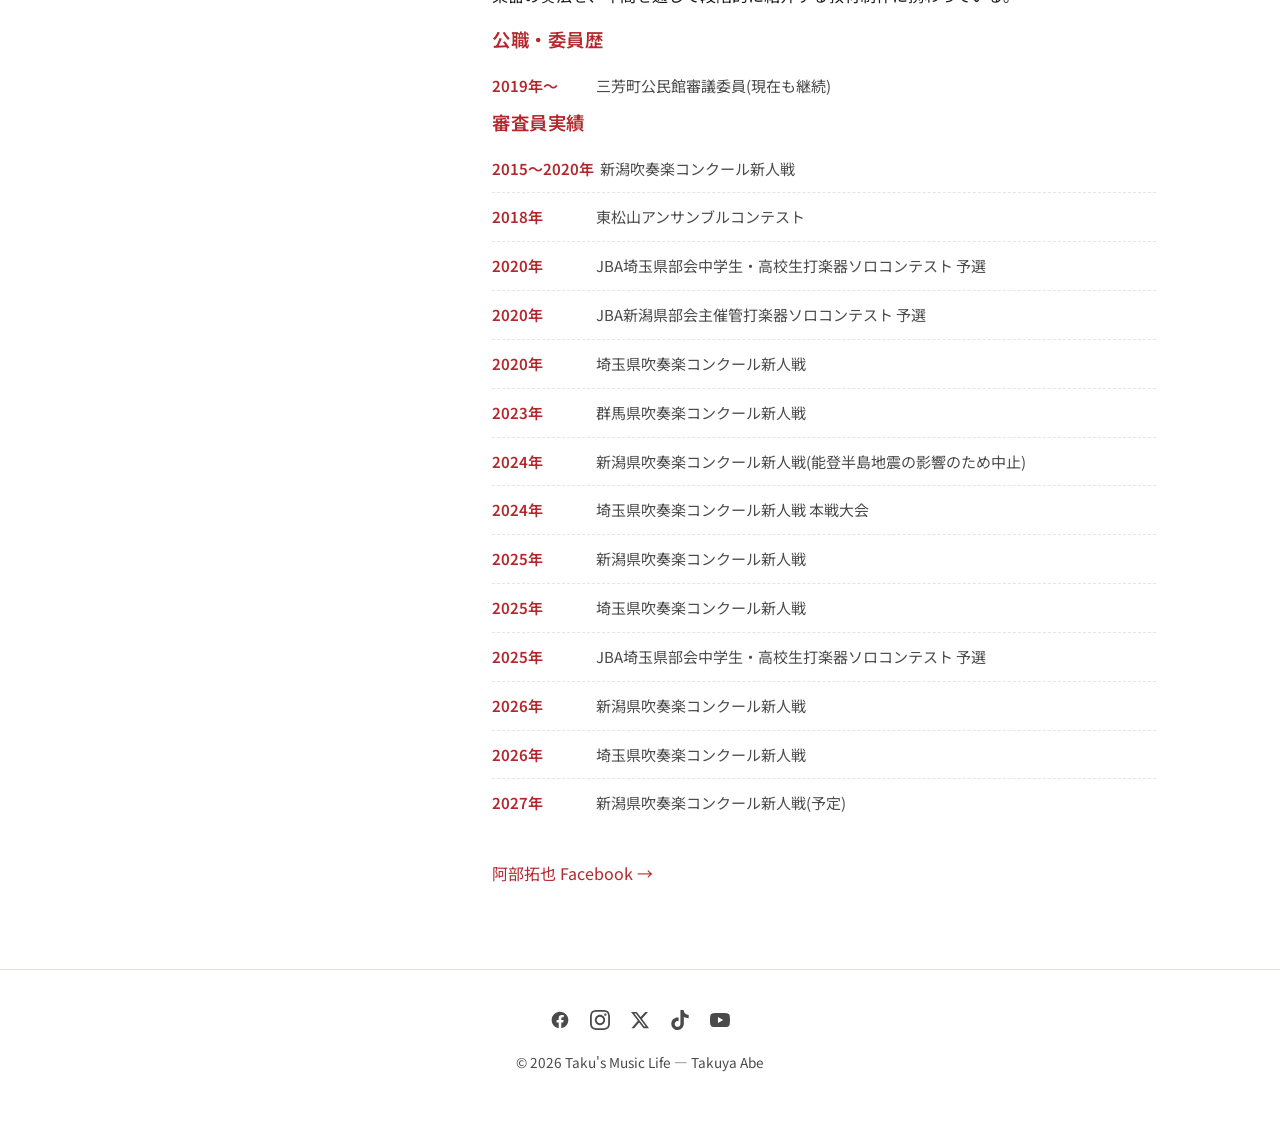
==== commit ebea866b: "Move MUSIC PROJECT between MOVIES and LESSON in nav Co-Authored-By: Claude Sonnet 5.5 <noreply@anthr" ====
--- a/biography.html
+++ b/biography.html
@@ -19,10 +19,10 @@
       <ul>
         <li><a href="index.html"><span class="en">HOME</span><span class="ja">ホーム</span></a></li>
         <li><a href="biography.html" class="active"><span class="en">BIOGRAPHY</span><span class="ja">プロフィール</span></a></li>
-        <li><a href="music.html"><span class="en">MUSIC PROJECT</span><span class="ja">音楽活動</span></a></li>
         <li><a href="schedule.html"><span class="en">SCHEDULE</span><span class="ja">スケジュール</span></a></li>
         <li><a href="works.html"><span class="en">WORKS</span><span class="ja">作品</span></a></li>
         <li><a href="movies.html"><span class="en">MOVIES</span><span class="ja">動画</span></a></li>
+        <li><a href="music.html"><span class="en">MUSIC PROJECT</span><span class="ja">音楽活動</span></a></li>
         <li><a href="lesson.html"><span class="en">LESSON</span><span class="ja">レッスン</span></a></li>
         <li><a href="contact.html"><span class="en">CONTACT</span><span class="ja">お問い合わせ</span></a></li>
       </ul>
